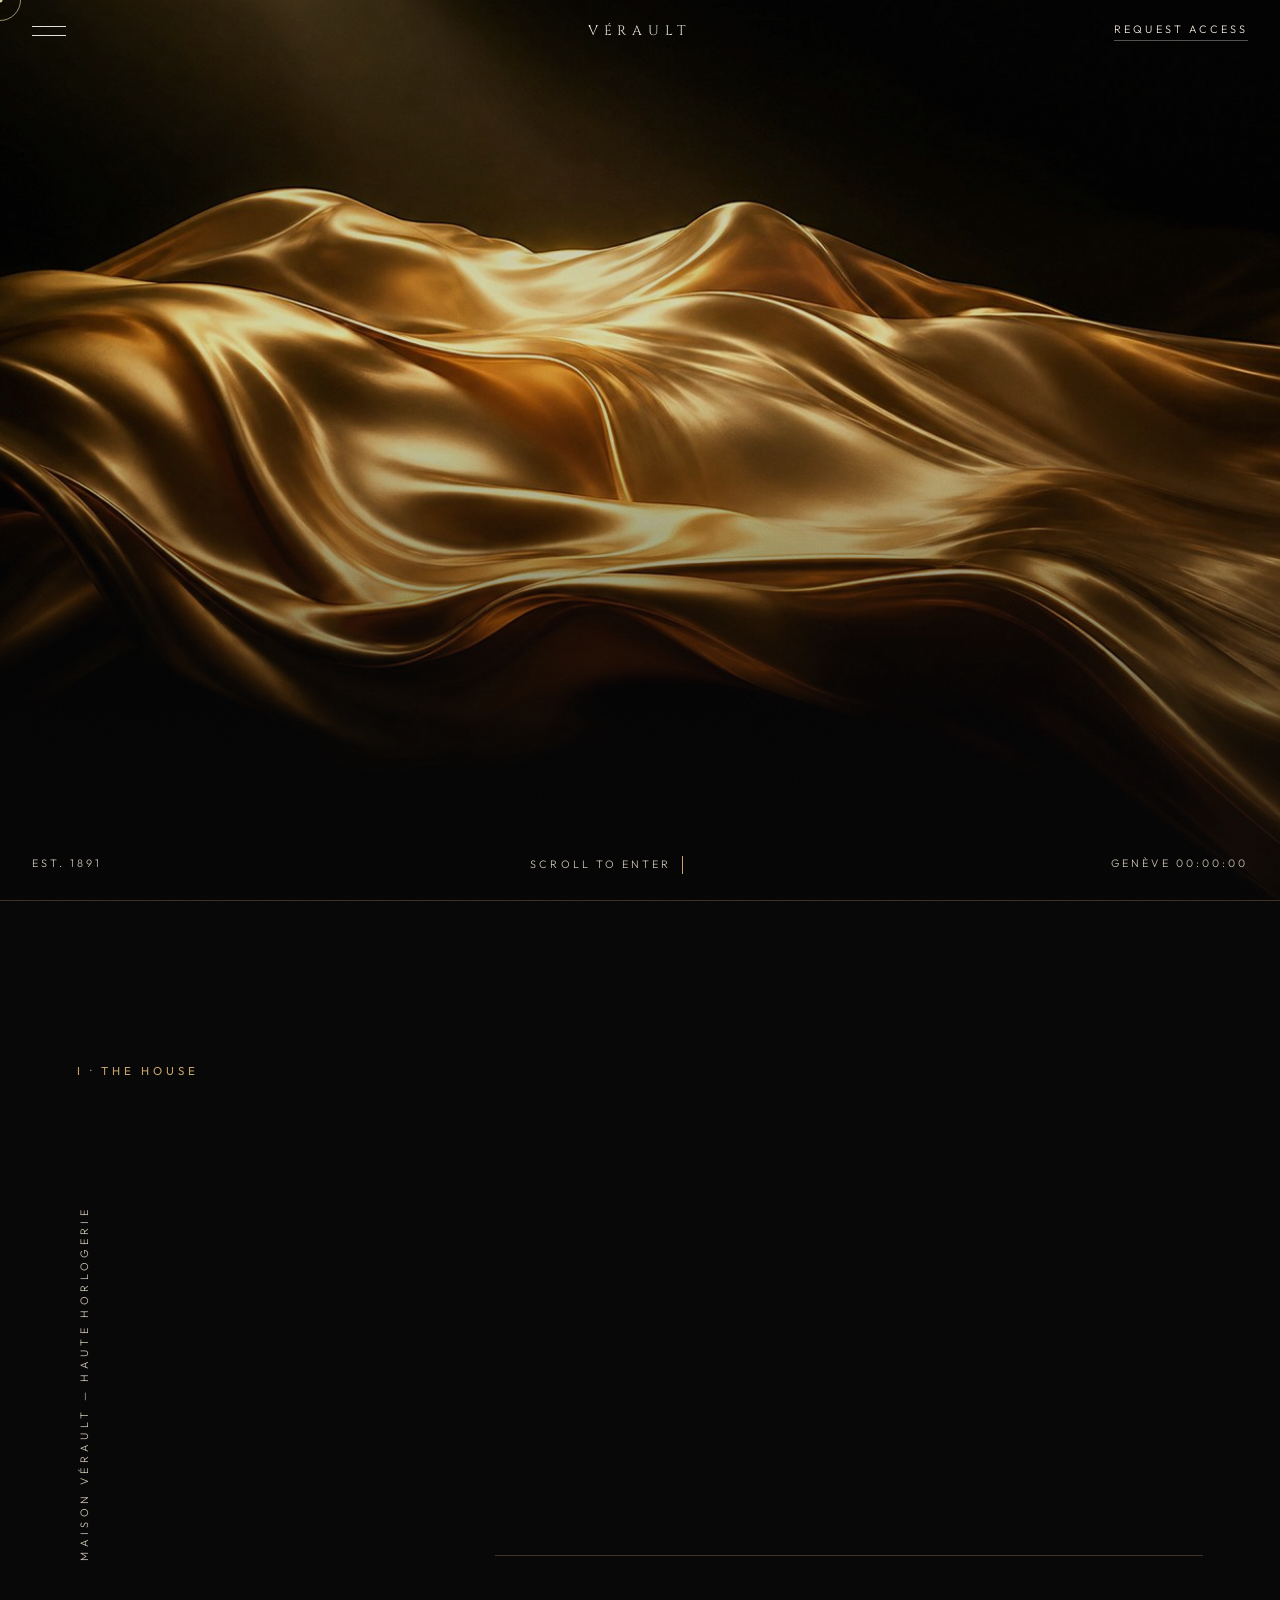
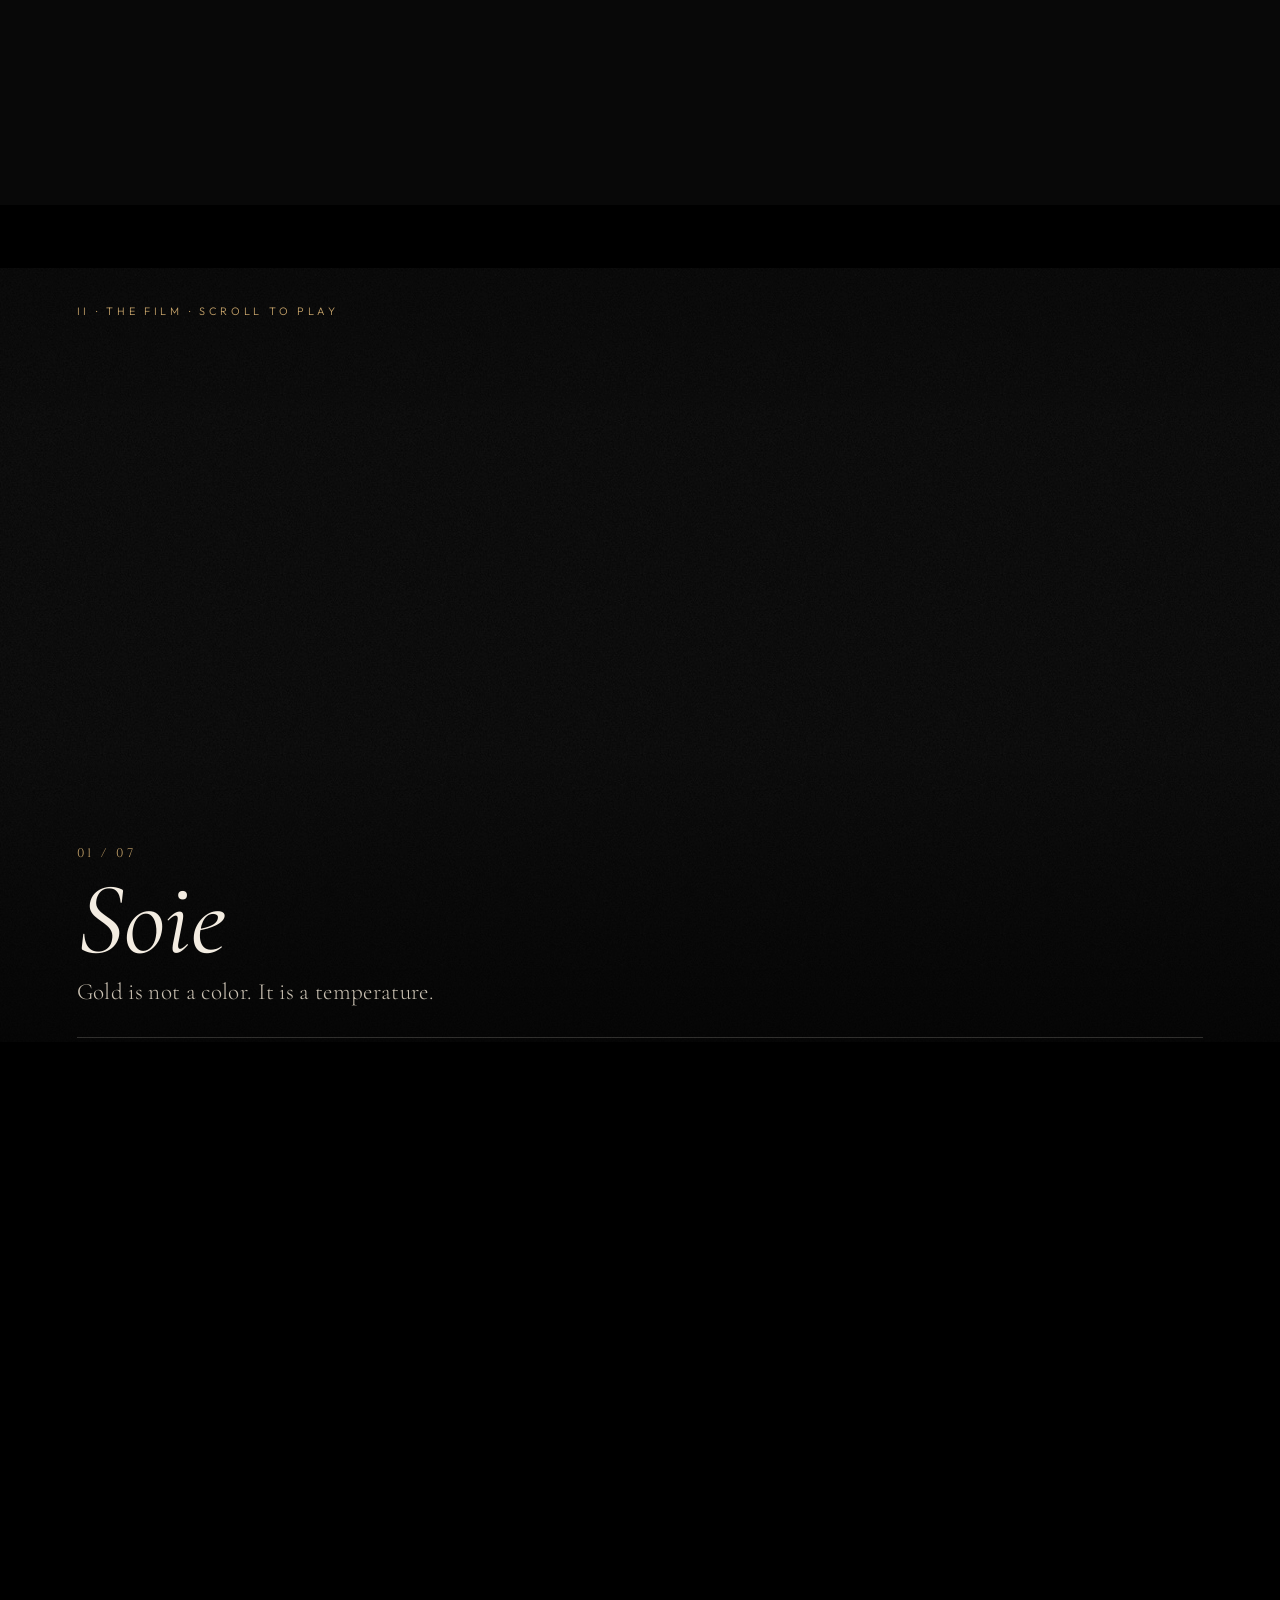
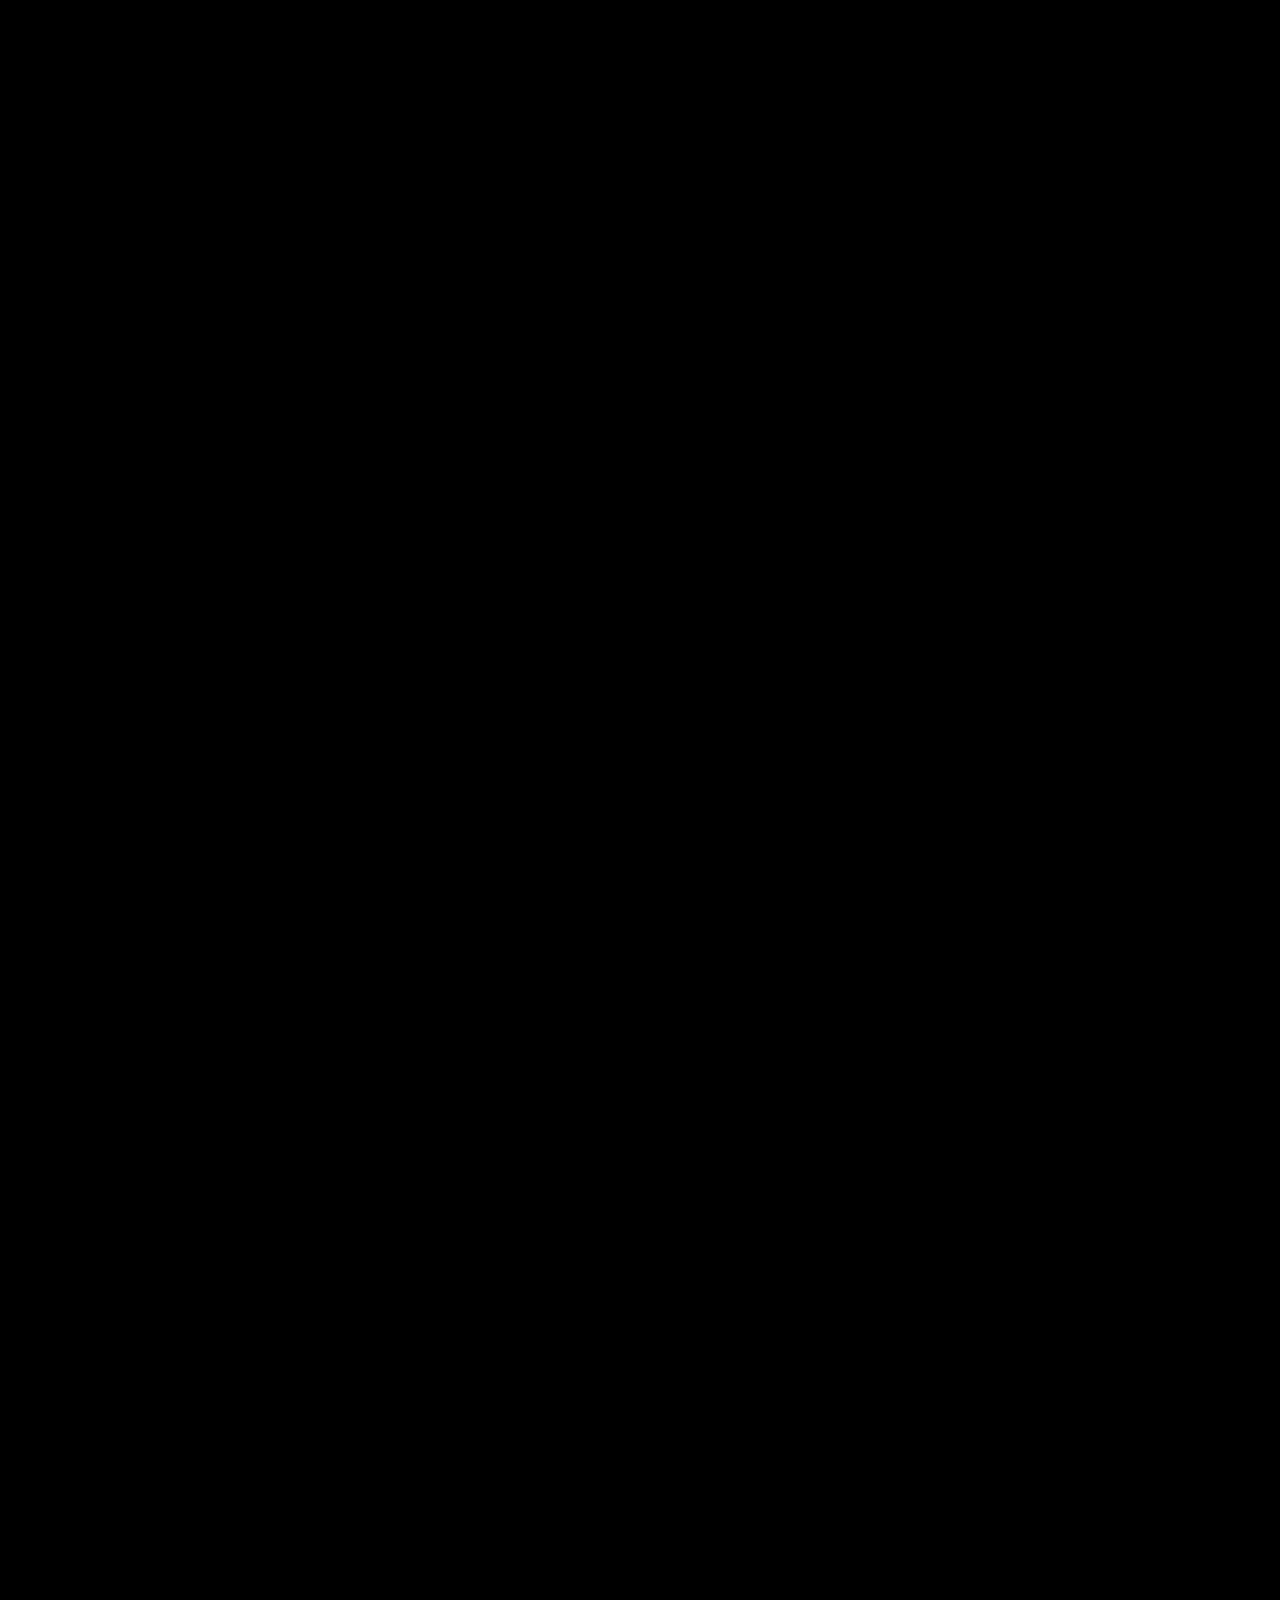
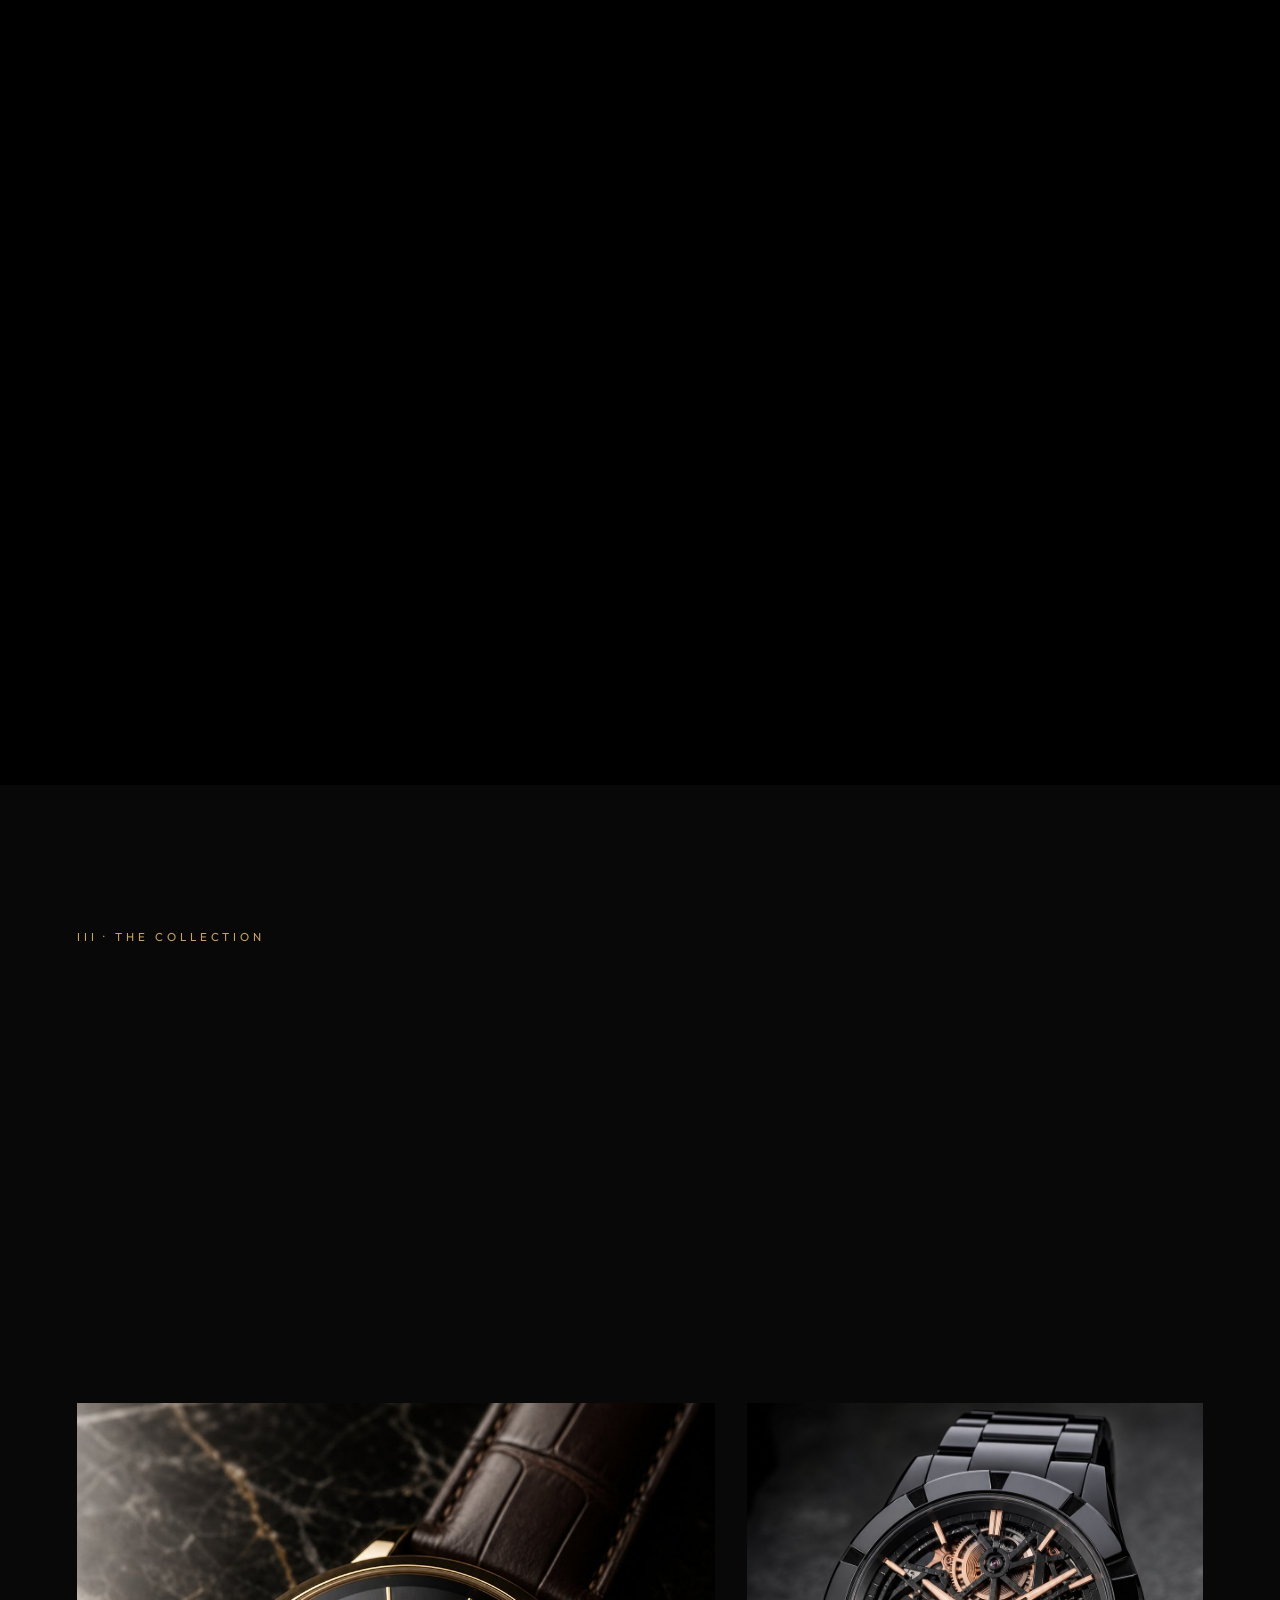
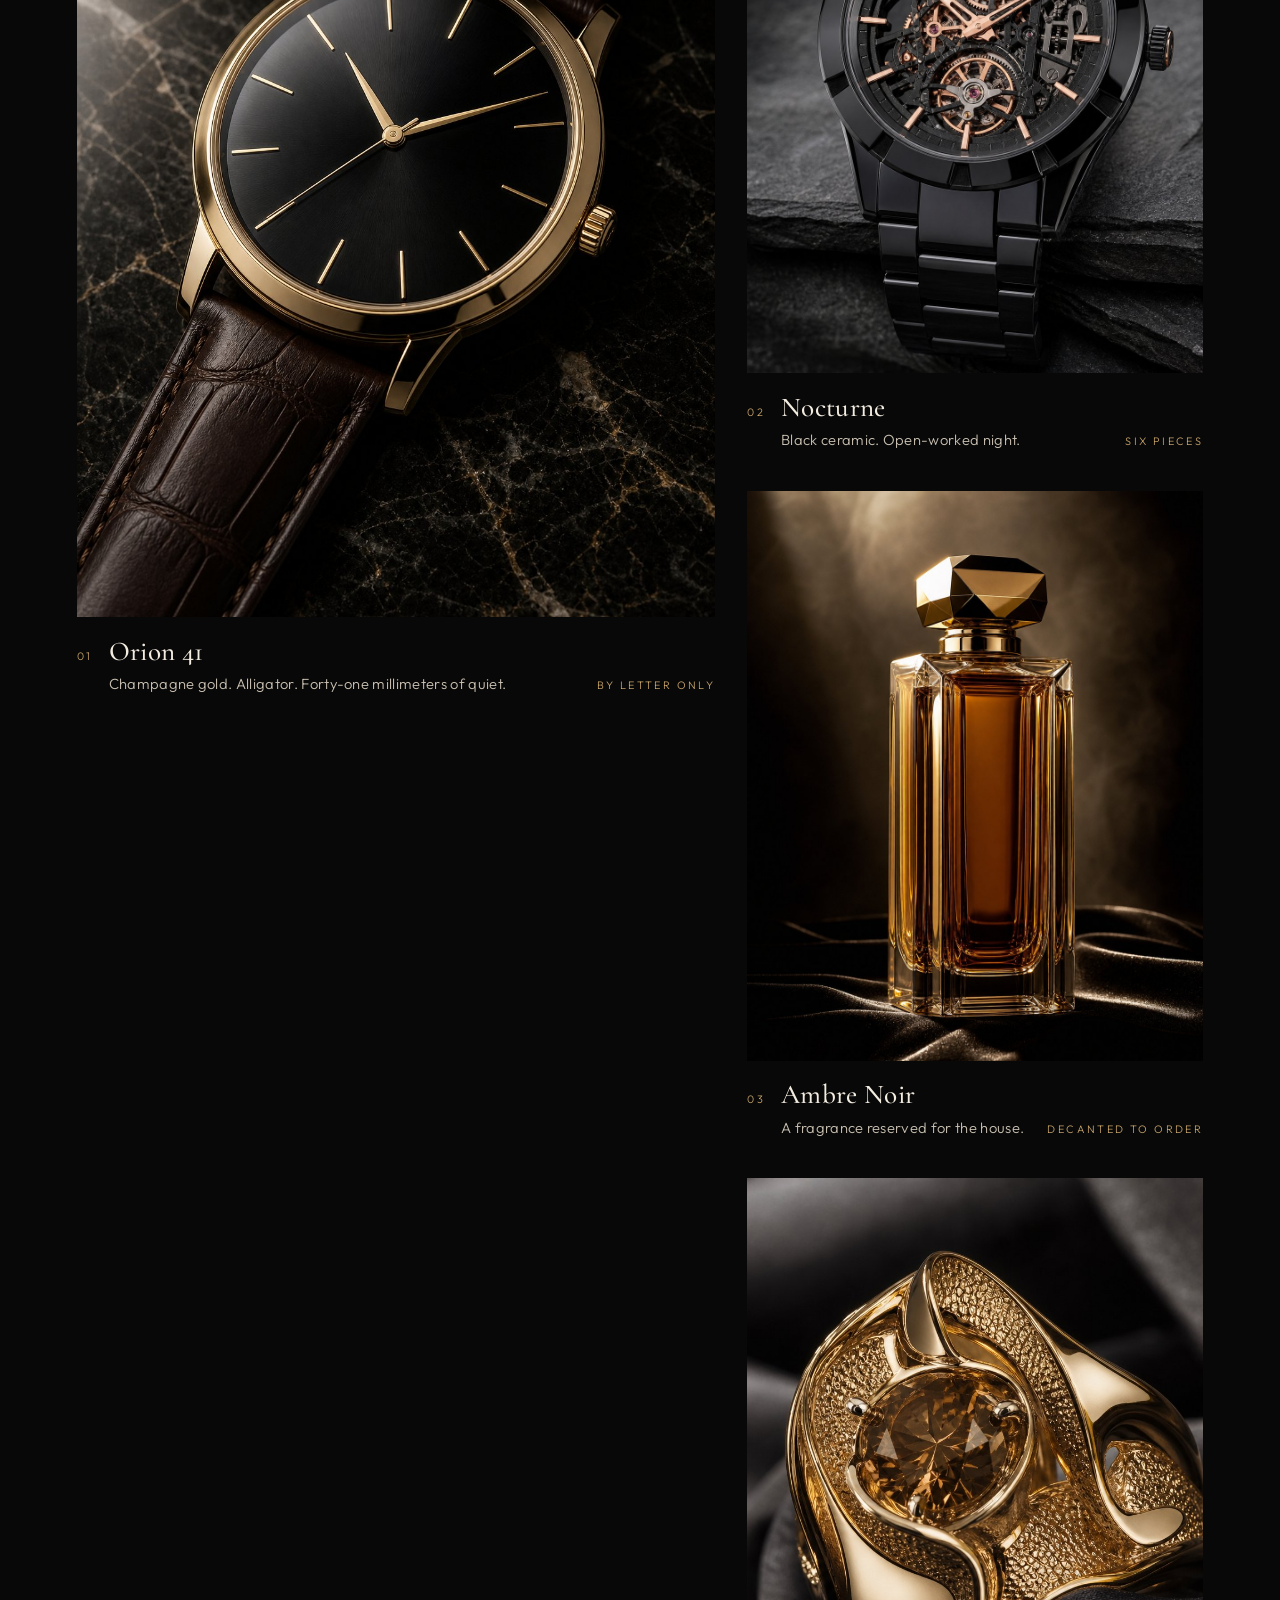
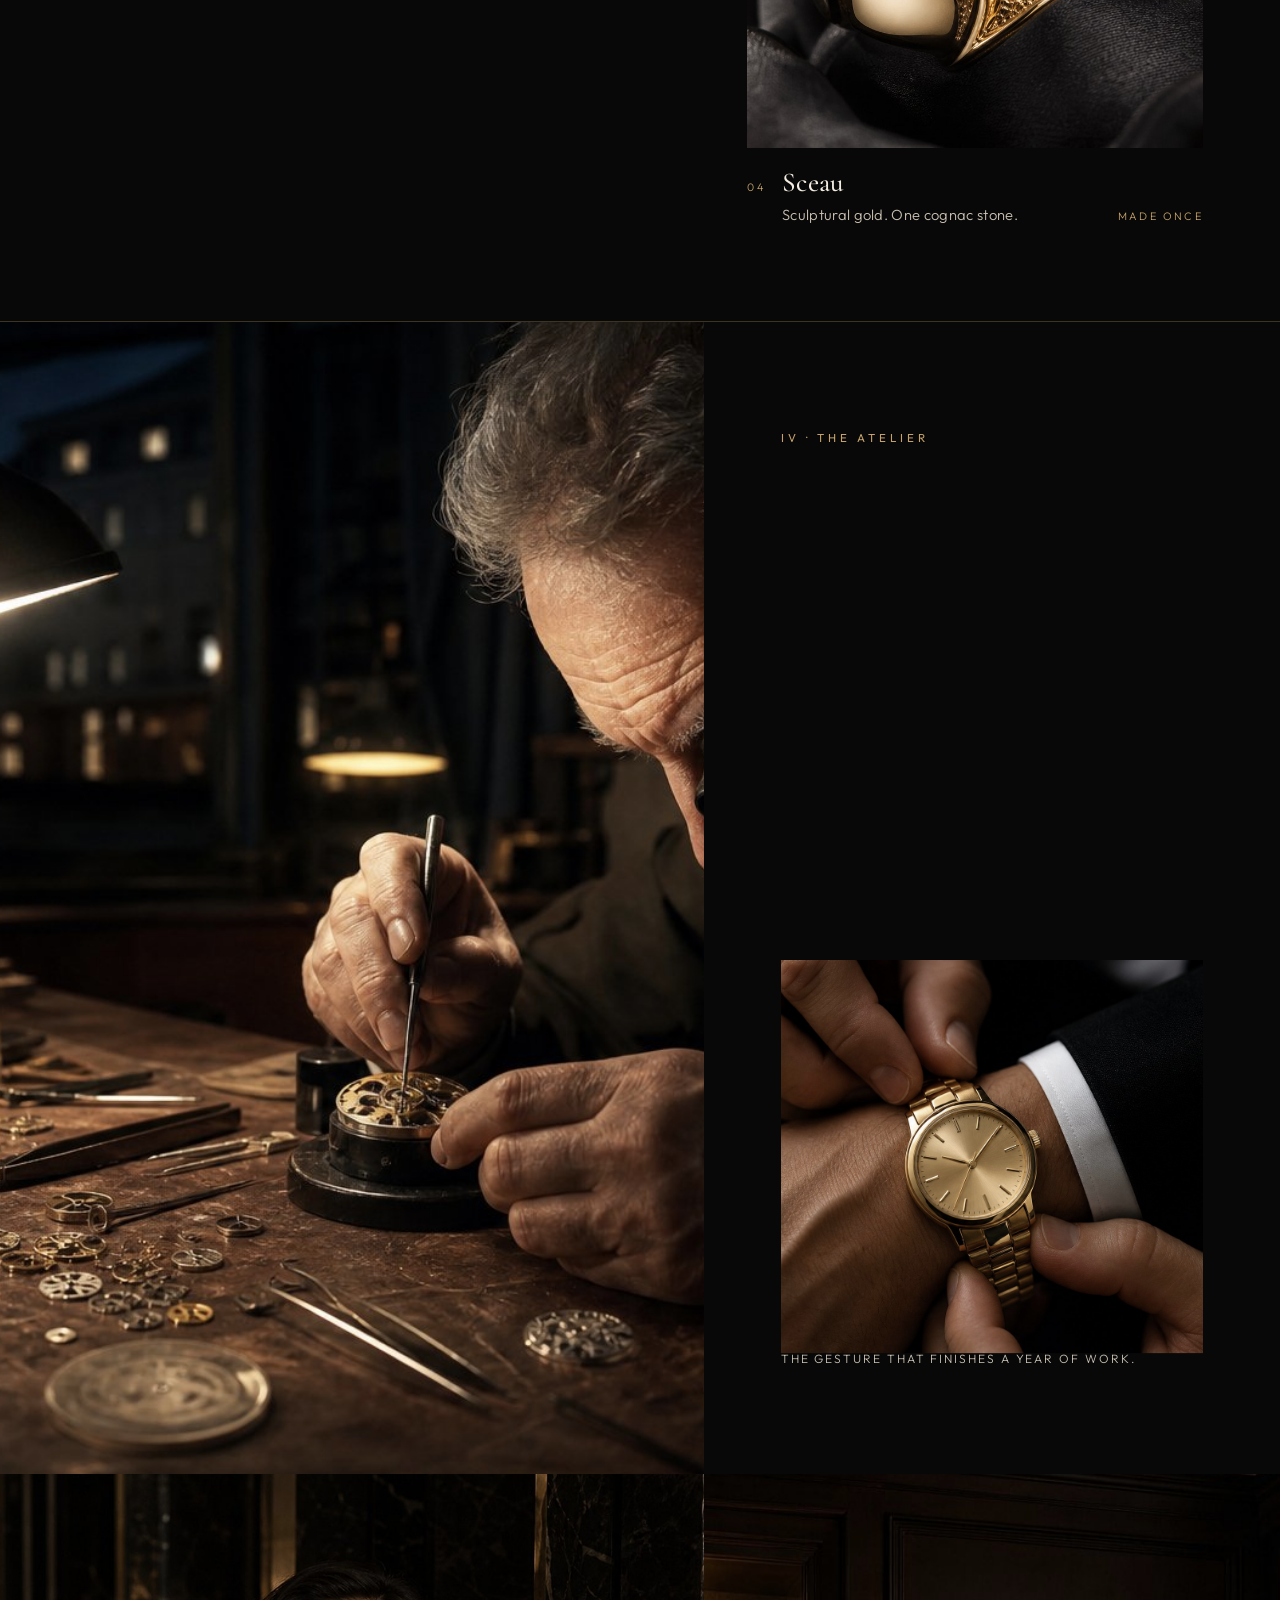
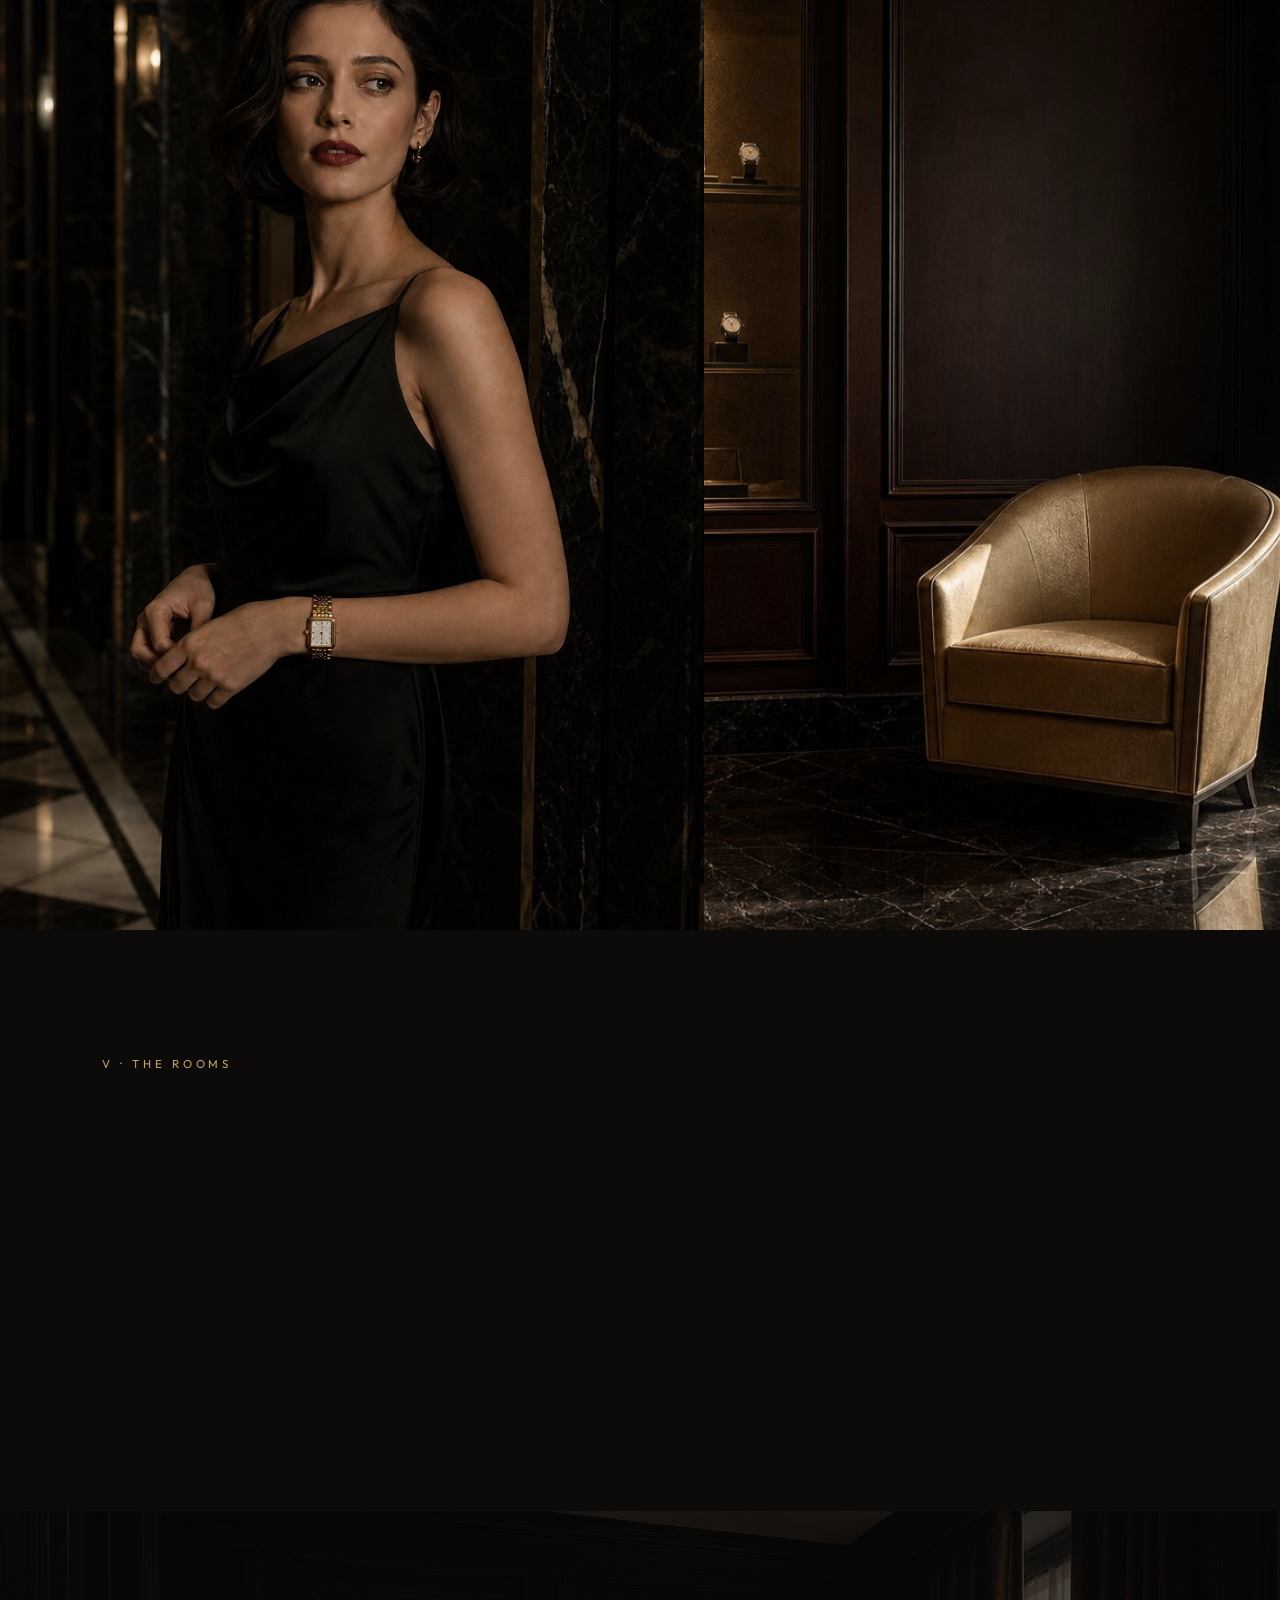
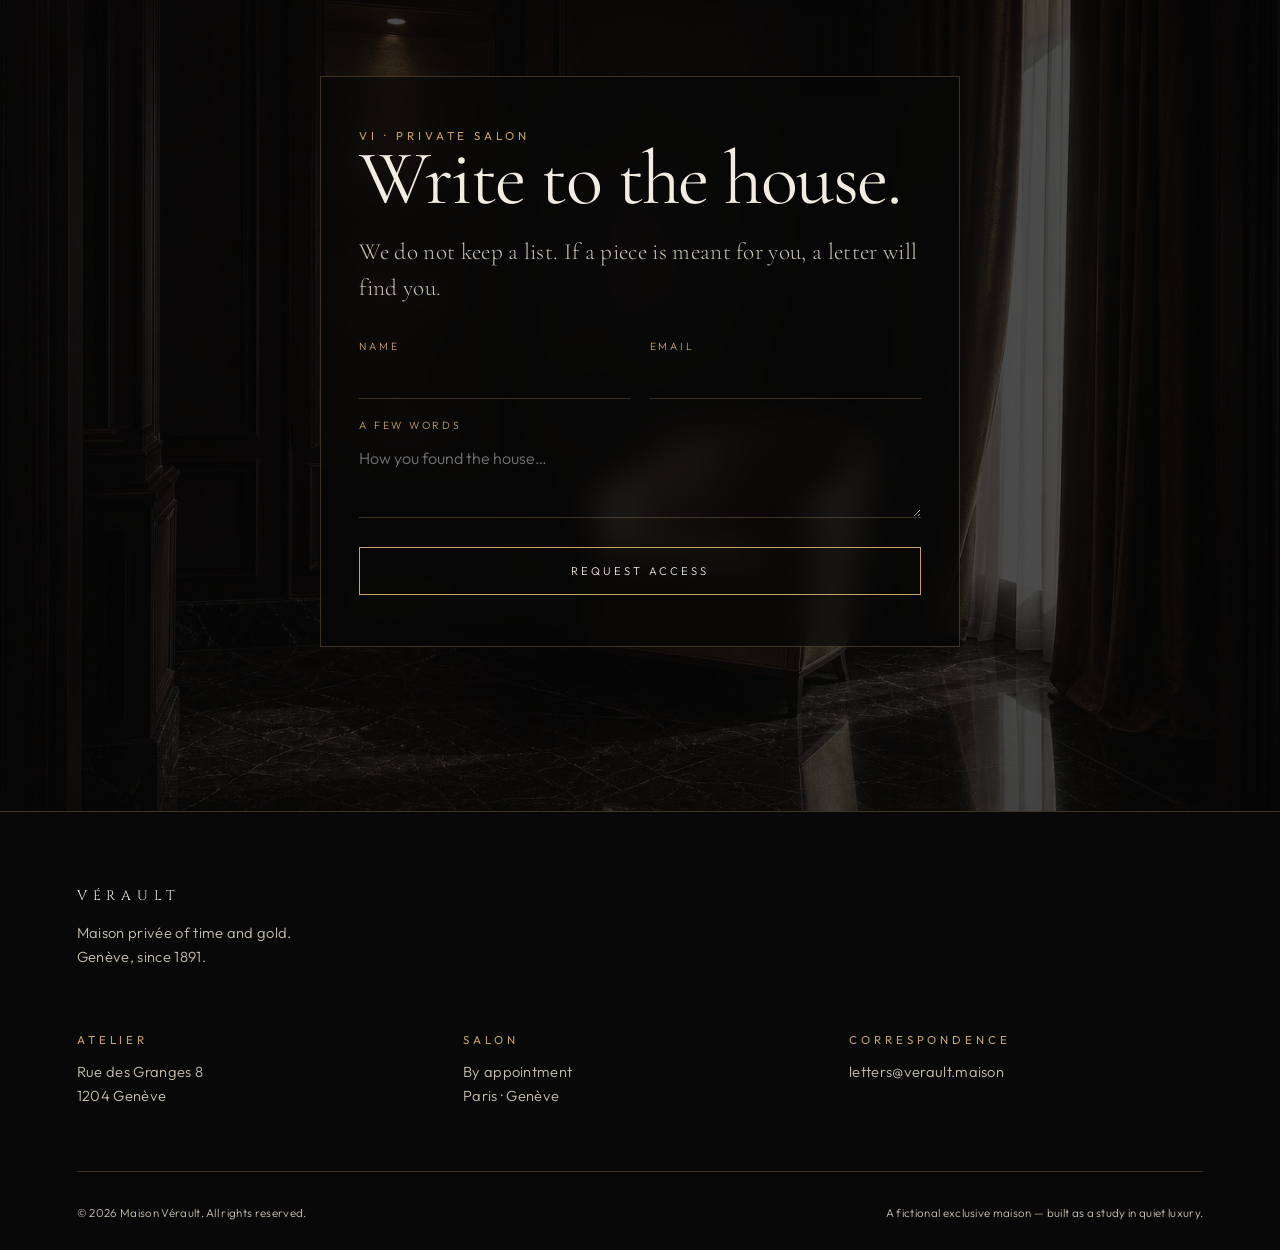
==== index.html @ a3a0d48a "Add Maison Vérault, an exclusive scroll-driven luxury site A cinematic private-maison site: gold-on-" ====
<!DOCTYPE html>
<html lang="en">
<head>
  <meta charset="UTF-8" />
  <meta name="viewport" content="width=device-width, initial-scale=1.0" />
  <title>Vérault — Maison Privée</title>
  <meta name="description" content="Maison Vérault. An invitation-only house of time, scent, and gold. Genève, since 1891." />
  <meta name="theme-color" content="#080808" />
  <meta property="og:title" content="Vérault — Maison Privée" />
  <meta property="og:description" content="Reserved for those who already know." />
  <meta property="og:type" content="website" />
  <meta property="og:image" content="assets/images/og-cover.jpg" />
  <link rel="icon" type="image/svg+xml" href="assets/images/favicon.svg" />
  <link rel="preconnect" href="https://fonts.googleapis.com" />
  <link rel="preconnect" href="https://fonts.gstatic.com" crossorigin />
  <link href="https://fonts.googleapis.com/css2?family=Cinzel:wght@400;500;600&family=Cormorant+Garamond:ital,wght@0,400;0,500;0,600;1,400;1,500&family=Outfit:wght@300;400;500&display=swap" rel="stylesheet" />
  <link rel="stylesheet" href="js/vendor/lenis.css" />
  <link rel="stylesheet" href="css/style.css" />
</head>
<body>
  <div class="cursor" aria-hidden="true">
    <div class="cursor-dot"></div>
    <div class="cursor-ring"></div>
    <span class="cursor-label"></span>
  </div>

  <div class="progress" aria-hidden="true"><i></i></div>

  <div class="loader" id="loader">
    <div class="loader-inner">
      <p class="loader-mark">V</p>
      <div class="loader-line"><span></span></div>
      <p class="loader-count" id="loaderCount">000</p>
      <p class="loader-word">Entering the maison</p>
    </div>
  </div>

  <header class="nav" id="nav">
    <button class="nav-btn" id="menuBtn" type="button" aria-label="Open menu" data-cursor="menu">
      <span></span><span></span>
    </button>
    <a class="nav-logo" href="#top">Vérault</a>
    <a class="nav-cta magnetic" href="#salon" data-cursor="enter">Request access</a>
  </header>

  <div class="menu" id="menu" hidden>
    <div class="menu-bg"></div>
    <nav class="menu-nav">
      <a href="#manifesto" data-index="01">The House</a>
      <a href="#film" data-index="02">The Film</a>
      <a href="#collection" data-index="03">Collection</a>
      <a href="#atelier" data-index="04">Atelier</a>
      <a href="#salon" data-index="05">Private Salon</a>
    </nav>
    <p class="menu-aside">Genève · Paris · By appointment</p>
  </div>

  <main id="top">
    <section class="hero" id="hero">
      <div class="hero-media">
        <img src="assets/images/hero-still.jpg" alt="" class="hero-still" />
        <div class="hero-shade"></div>
        <div class="grain"></div>
      </div>
      <div class="hero-copy">
        <p class="eyebrow fade-up">Maison privée · Genève · MDCCCXCI</p>
        <h1 class="hero-title" aria-label="Vérault">
          <span class="char">V</span><span class="char">é</span><span class="char">r</span><span class="char">a</span><span class="char">u</span><span class="char">l</span><span class="char">t</span>
        </h1>
        <p class="hero-lead fade-up">An invitation-only house of time,<br />scent, and quiet gold.</p>
      </div>
      <div class="hero-meta">
        <p>Est. 1891</p>
        <p class="scroll-hint" data-cursor="scroll">Scroll to enter</p>
        <p id="heroClock">Genève 00:00:00</p>
      </div>
    </section>

    <section class="manifesto" id="manifesto">
      <div class="manifesto-left">
        <p class="eyebrow">I · The house</p>
        <p class="running">Maison Vérault — Haute horlogerie</p>
      </div>
      <div class="manifesto-body">
        <h2 class="display reveal">
          We do not make objects<br />
          for everyone.<br />
          <em>We make them for the few<br />who already know.</em>
        </h2>
        <p class="lede reveal">
          A private maison in Genève since 1891. Timepieces assembled by a single pair of hands.
          Fragrances composed in the dark. Gold, worked until it forgets it was ever metal.
        </p>
        <div class="stats">
          <div class="stat reveal">
            <b>12</b>
            <span>Pieces each year</span>
          </div>
          <div class="stat reveal">
            <b>1</b>
            <span>Bench, one lamp</span>
          </div>
          <div class="stat reveal">
            <b>∞</b>
            <span>No waiting list. A letter.</span>
          </div>
        </div>
      </div>
    </section>

    <section class="film" id="film">
      <div class="film-sticky">
        <canvas id="filmCanvas" class="film-canvas" aria-label="Cinematic house film. Scroll to advance."></canvas>
        <div class="film-shade"></div>
        <div class="grain"></div>
        <div class="letterbox"><i></i><i></i></div>
        <div class="film-ui">
          <p class="film-kicker">II · The film · Scroll to play</p>
          <div class="film-copy">
            <p class="film-index" id="filmIndex">01 / 07</p>
            <h3 class="film-title" id="filmTitle">Soie</h3>
            <p class="film-line" id="filmLine">Gold is not a color. It is a temperature.</p>
          </div>
          <div class="film-bar"><span id="filmBar"></span></div>
        </div>
      </div>
    </section>

    <section class="collection" id="collection">
      <div class="section-head">
        <p class="eyebrow">III · The collection</p>
        <h2 class="display reveal">Four pieces.<br /><em>Nothing else this year.</em></h2>
      </div>

      <div class="pieces">
        <article class="piece piece-lg" data-cursor="view">
          <div class="piece-media">
            <img src="assets/images/watch-orion.jpg" alt="Orion 41 champagne gold timepiece" />
          </div>
          <div class="piece-meta">
            <span>01</span>
            <h3>Orion 41</h3>
            <p>Champagne gold. Alligator. Forty-one millimeters of quiet.</p>
            <em>By letter only</em>
          </div>
        </article>

        <article class="piece" data-cursor="view">
          <div class="piece-media">
            <img src="assets/images/watch-nocturne.jpg" alt="Nocturne black ceramic skeleton watch" />
          </div>
          <div class="piece-meta">
            <span>02</span>
            <h3>Nocturne</h3>
            <p>Black ceramic. Open-worked night.</p>
            <em>Six pieces</em>
          </div>
        </article>

        <article class="piece" data-cursor="view">
          <div class="piece-media">
            <img src="assets/images/parfum.jpg" alt="Ambre Noir perfume flacon" />
          </div>
          <div class="piece-meta">
            <span>03</span>
            <h3>Ambre Noir</h3>
            <p>A fragrance reserved for the house.</p>
            <em>Decanted to order</em>
          </div>
        </article>

        <article class="piece" data-cursor="view">
          <div class="piece-media">
            <img src="assets/images/bijou.jpg" alt="Sceau sculptural gold ring" />
          </div>
          <div class="piece-meta">
            <span>04</span>
            <h3>Sceau</h3>
            <p>Sculptural gold. One cognac stone.</p>
            <em>Made once</em>
          </div>
        </article>
      </div>
    </section>

    <section class="atelier" id="atelier">
      <div class="atelier-media reveal-img">
        <img src="assets/images/atelier.jpg" alt="Watchmaker at the Vérault bench" />
      </div>
      <div class="atelier-copy">
        <p class="eyebrow">IV · The atelier</p>
        <h2 class="display reveal">One bench.<br />One lamp.<br /><em>One pair of hands.</em></h2>
        <p class="lede reveal">
          Beneath a single warm lamp in the old town, a movement is assembled over forty nights.
          No line. No shift. The same hands that begin a piece are the ones that close its case.
        </p>
        <figure class="aside-photo reveal-img">
          <img src="assets/images/hands.jpg" alt="Hands fastening a Vérault timepiece" />
          <figcaption>The gesture that finishes a year of work.</figcaption>
        </figure>
      </div>
    </section>

    <section class="look" id="look">
      <div class="look-grid">
        <figure class="look-card reveal-img">
          <img src="assets/images/portrait.jpg" alt="Campaign portrait in the maison hallway" />
        </figure>
        <figure class="look-card reveal-img">
          <img src="assets/images/salon.jpg" alt="Private salon of Maison Vérault" />
        </figure>
        <div class="look-quote">
          <p class="eyebrow">V · The rooms</p>
          <blockquote class="display reveal">
            The salon is not a shop.<br />
            <em>It is a quiet room where time is tried on.</em>
          </blockquote>
        </div>
      </div>
    </section>

    <section class="salon" id="salon">
      <div class="salon-bg">
        <img src="assets/images/salon.jpg" alt="" />
        <div class="salon-shade"></div>
      </div>
      <div class="salon-card">
        <p class="eyebrow">VI · Private salon</p>
        <h2 class="display">Write to the house.</h2>
        <p class="lede">
          We do not keep a list. If a piece is meant for you, a letter will find you.
        </p>
        <form class="invite" id="inviteForm">
          <label>
            <span>Name</span>
            <input type="text" name="name" autocomplete="name" required />
          </label>
          <label>
            <span>Email</span>
            <input type="email" name="email" autocomplete="email" required />
          </label>
          <label class="full">
            <span>A few words</span>
            <textarea name="note" rows="3" placeholder="How you found the house…"></textarea>
          </label>
          <button class="btn magnetic" type="submit" data-cursor="enter">Request access</button>
        </form>
        <p class="invite-done" id="inviteDone" hidden>Your letter has been received. The house will answer if there is something to say.</p>
      </div>
    </section>
  </main>

  <footer class="footer">
    <div class="footer-brand">
      <p class="nav-logo">Vérault</p>
      <p>Maison privée of time and gold.<br />Genève, since 1891.</p>
    </div>
    <div class="footer-cols">
      <div>
        <p class="eyebrow">Atelier</p>
        <p>Rue des Granges 8<br />1204 Genève</p>
      </div>
      <div>
        <p class="eyebrow">Salon</p>
        <p>By appointment<br />Paris · Genève</p>
      </div>
      <div>
        <p class="eyebrow">Correspondence</p>
        <p>letters@verault.maison</p>
      </div>
    </div>
    <div class="footer-base">
      <p>© 2026 Maison Vérault. All rights reserved.</p>
      <p>A fictional exclusive maison — built as a study in quiet luxury.</p>
    </div>
  </footer>

  <script src="js/vendor/gsap.min.js"></script>
  <script src="js/vendor/ScrollTrigger.min.js"></script>
  <script src="js/vendor/lenis.min.js"></script>
  <script src="js/main.js"></script>
</body>
</html>
---- css/style.css ----
:root {
  --void: #080808;
  --ink: #0c0b0a;
  --ivory: #f3ece1;
  --ivory-dim: #c9c0b2;
  --gold: #c6a36a;
  --gold-soft: #e4d2a8;
  --line: rgba(198, 163, 106, 0.28);
  --glass: rgba(8, 8, 8, 0.55);
  --ease: cubic-bezier(0.16, 1, 0.3, 1);
  --serif: "Cormorant Garamond", "Times New Roman", serif;
  --display: "Cinzel", "Cormorant Garamond", serif;
  --sans: "Outfit", "Helvetica Neue", sans-serif;
}

*,
*::before,
*::after {
  box-sizing: border-box;
  margin: 0;
  padding: 0;
}

html,
body {
  background: var(--void);
  color: var(--ivory);
  font-family: var(--sans);
  font-weight: 300;
  letter-spacing: 0.02em;
  -webkit-font-smoothing: antialiased;
  text-rendering: optimizeLegibility;
}

@media (hover: hover) and (pointer: fine) {
  body { cursor: none; }
  a, button, input, textarea { cursor: none; }
}

html.lenis,
html.lenis body {
  height: auto;
}

img {
  max-width: 100%;
  display: block;
}

a {
  color: inherit;
  text-decoration: none;
}

button,
input,
textarea {
  font: inherit;
  color: inherit;
  background: none;
  border: 0;
}

::selection {
  background: var(--gold);
  color: var(--void);
}

.grain {
  pointer-events: none;
  position: absolute;
  inset: 0;
  background: url("../assets/images/grain.jpg") repeat;
  opacity: 0.09;
  mix-blend-mode: overlay;
  z-index: 3;
}

.eyebrow {
  font-family: var(--sans);
  font-size: 0.72rem;
  letter-spacing: 0.34em;
  text-transform: uppercase;
  color: var(--gold);
  font-weight: 400;
}

.display {
  font-family: var(--serif);
  font-weight: 400;
  font-size: clamp(2.4rem, 6vw, 5.4rem);
  line-height: 0.95;
  letter-spacing: -0.02em;
}

.display em {
  font-style: italic;
  color: var(--gold-soft);
}

.lede {
  font-family: var(--serif);
  font-size: clamp(1.15rem, 2vw, 1.45rem);
  line-height: 1.55;
  color: var(--ivory-dim);
  max-width: 36rem;
}

.progress {
  position: fixed;
  top: 0;
  left: 0;
  right: 0;
  height: 2px;
  z-index: 80;
  background: transparent;
}

.progress i {
  display: block;
  height: 100%;
  width: 0;
  background: var(--gold);
  transform-origin: left;
}

/* Cursor */
.cursor {
  position: fixed;
  inset: 0;
  pointer-events: none;
  z-index: 100;
  mix-blend-mode: difference;
}

.cursor-dot,
.cursor-ring {
  position: fixed;
  top: 0;
  left: 0;
  border-radius: 50%;
  transform: translate(-50%, -50%);
}

.cursor-dot {
  width: 5px;
  height: 5px;
  background: var(--gold-soft);
}

.cursor-ring {
  width: 42px;
  height: 42px;
  border: 1px solid rgba(228, 210, 168, 0.7);
  transition: width 0.4s var(--ease), height 0.4s var(--ease), background 0.4s var(--ease);
}

.cursor.is-hover .cursor-ring {
  width: 86px;
  height: 86px;
  background: rgba(198, 163, 106, 0.08);
}

.cursor-label {
  position: fixed;
  top: 0;
  left: 0;
  transform: translate(-50%, -50%);
  font-size: 0.62rem;
  letter-spacing: 0.28em;
  text-transform: uppercase;
  color: var(--gold-soft);
  opacity: 0;
}

.cursor.has-label .cursor-label {
  opacity: 1;
}

@media (hover: none), (pointer: coarse) {
  .cursor {
    display: none;
  }
}

/* Loader */
.loader {
  position: fixed;
  inset: 0;
  background: var(--void);
  z-index: 90;
  display: grid;
  place-items: center;
}

.loader-inner {
  text-align: center;
}

.loader-mark {
  font-family: var(--display);
  font-size: 3.4rem;
  color: var(--gold);
  letter-spacing: 0.2em;
}

.loader-line {
  width: 140px;
  height: 1px;
  margin: 1.4rem auto 1rem;
  background: rgba(198, 163, 106, 0.2);
  overflow: hidden;
}

.loader-line span {
  display: block;
  height: 100%;
  width: 0;
  background: var(--gold);
}

.loader-count {
  font-family: var(--display);
  letter-spacing: 0.4em;
  font-size: 0.78rem;
  color: var(--ivory-dim);
}

.loader-word {
  margin-top: 0.85rem;
  font-size: 0.68rem;
  letter-spacing: 0.38em;
  text-transform: uppercase;
  color: rgba(243, 236, 225, 0.45);
}

/* Nav */
.nav {
  position: fixed;
  top: 0;
  left: 0;
  right: 0;
  z-index: 70;
  display: grid;
  grid-template-columns: 1fr auto 1fr;
  align-items: center;
  padding: 1.4rem 2rem;
  mix-blend-mode: difference;
}

.nav-logo {
  font-family: var(--display);
  letter-spacing: 0.42em;
  text-transform: uppercase;
  font-size: 0.86rem;
  justify-self: center;
}

.nav-btn {
  width: 34px;
  height: 16px;
  position: relative;
  cursor: pointer;
  justify-self: start;
}

.nav-btn span {
  position: absolute;
  left: 0;
  width: 100%;
  height: 1px;
  background: var(--ivory);
  transition: transform 0.5s var(--ease);
}

.nav-btn span:first-child { top: 3px; }
.nav-btn span:last-child { bottom: 3px; }

.nav-btn.is-open span:first-child {
  transform: translateY(4.5px) rotate(40deg);
}

.nav-btn.is-open span:last-child {
  transform: translateY(-4.5px) rotate(-40deg);
}

.nav-cta {
  justify-self: end;
  font-size: 0.68rem;
  letter-spacing: 0.28em;
  text-transform: uppercase;
  border-bottom: 1px solid rgba(243, 236, 225, 0.35);
  padding-bottom: 0.2rem;
}

/* Menu */
.menu {
  position: fixed;
  inset: 0;
  z-index: 65;
  background: #060606;
  display: grid;
  place-items: center;
  opacity: 0;
  visibility: hidden;
  transition: opacity 0.5s var(--ease), visibility 0.5s;
}

.menu.is-open {
  opacity: 1;
  visibility: visible;
}

.menu-nav {
  display: grid;
  gap: 0.4rem;
  text-align: center;
}

.menu-nav a {
  font-family: var(--serif);
  font-size: clamp(2.4rem, 7vw, 5.5rem);
  line-height: 1;
  position: relative;
}

.menu-nav a::before {
  content: attr(data-index);
  position: absolute;
  left: -3.2rem;
  top: 0.55em;
  font-family: var(--sans);
  font-size: 0.7rem;
  letter-spacing: 0.2em;
  color: var(--gold);
}

.menu-nav a:hover {
  color: var(--gold-soft);
}

.menu-aside {
  position: absolute;
  bottom: 2rem;
  font-size: 0.72rem;
  letter-spacing: 0.28em;
  text-transform: uppercase;
  color: var(--ivory-dim);
}

/* Hero */
.hero {
  position: relative;
  min-height: 100vh;
  min-height: 100dvh;
  display: grid;
  place-items: center;
  overflow: hidden;
}

.hero-media,
.hero-still {
  position: absolute;
  inset: 0;
  width: 100%;
  height: 100%;
}

.hero-still {
  object-fit: cover;
  transform: scale(1.08);
  animation: ken 28s var(--ease) infinite alternate;
}

.hero-shade {
  position: absolute;
  inset: 0;
  background:
    linear-gradient(180deg, rgba(8, 8, 8, 0.28) 0%, rgba(8, 8, 8, 0.15) 40%, rgba(8, 8, 8, 0.78) 100%);
  z-index: 2;
}

.hero-copy {
  position: relative;
  z-index: 4;
  text-align: center;
  padding: 0 1.5rem;
}

.hero-title {
  font-family: var(--display);
  font-weight: 400;
  font-size: clamp(3.6rem, 14vw, 11rem);
  letter-spacing: 0.14em;
  text-transform: uppercase;
  line-height: 0.9;
  margin: 1.1rem 0 1.4rem;
  overflow: hidden;
}

.hero-title .char {
  display: inline-block;
  transform: translateY(120%);
}

.hero-lead {
  font-family: var(--serif);
  font-size: clamp(1.2rem, 2.4vw, 1.8rem);
  font-style: italic;
  color: var(--ivory-dim);
}

.hero-meta {
  position: absolute;
  left: 2rem;
  right: 2rem;
  bottom: 1.6rem;
  z-index: 4;
  display: flex;
  justify-content: space-between;
  gap: 1rem;
  font-size: 0.68rem;
  letter-spacing: 0.28em;
  text-transform: uppercase;
  color: var(--ivory-dim);
}

.scroll-hint::after {
  content: "";
  display: inline-block;
  width: 1px;
  height: 18px;
  margin-left: 0.7rem;
  background: var(--gold);
  vertical-align: middle;
  animation: pulse 1.8s ease-in-out infinite;
}

@keyframes ken {
  from { transform: scale(1.06) translate3d(0, 0, 0); }
  to { transform: scale(1.16) translate3d(0, -2%, 0); }
}

@keyframes pulse {
  0%, 100% { opacity: 0.2; transform: scaleY(0.6); }
  50% { opacity: 1; transform: scaleY(1); }
}

/* Manifesto */
.manifesto {
  display: grid;
  grid-template-columns: 0.7fr 1.4fr;
  gap: 4rem;
  padding: 18vh 6vw 16vh;
  border-top: 1px solid var(--line);
}

.running {
  margin-top: 8rem;
  writing-mode: vertical-rl;
  transform: rotate(180deg);
  letter-spacing: 0.4em;
  text-transform: uppercase;
  font-size: 0.68rem;
  color: var(--ivory-dim);
}

.manifesto-body .lede {
  margin: 2.4rem 0 3.4rem;
}

.stats {
  display: grid;
  grid-template-columns: repeat(3, 1fr);
  gap: 1.5rem;
  border-top: 1px solid var(--line);
  padding-top: 2rem;
}

.stat b {
  display: block;
  font-family: var(--serif);
  font-size: 3rem;
  font-weight: 400;
  color: var(--gold);
  line-height: 1;
}

.stat span {
  display: block;
  margin-top: 0.6rem;
  font-size: 0.78rem;
  color: var(--ivory-dim);
}

/* Film */
.film {
  height: 420vh;
  position: relative;
  background: #000;
}

.film-sticky {
  position: sticky;
  top: 0;
  height: 100vh;
  height: 100dvh;
  overflow: hidden;
}

.film-canvas {
  position: absolute;
  inset: 0;
  width: 100%;
  height: 100%;
}

.film-shade {
  position: absolute;
  inset: 0;
  background:
    linear-gradient(180deg, rgba(0, 0, 0, 0.35), transparent 28%, transparent 58%, rgba(0, 0, 0, 0.72));
  z-index: 2;
}

.letterbox i {
  position: absolute;
  left: 0;
  right: 0;
  height: 7vh;
  background: #000;
  z-index: 4;
}

.letterbox i:first-child { top: 0; }
.letterbox i:last-child { bottom: 0; }

.film-ui {
  position: absolute;
  inset: 0;
  z-index: 5;
  display: flex;
  flex-direction: column;
  justify-content: flex-end;
  padding: 10vh 6vw 11vh;
}

.film-kicker {
  position: absolute;
  top: 11vh;
  left: 6vw;
  font-size: 0.68rem;
  letter-spacing: 0.34em;
  text-transform: uppercase;
  color: var(--gold);
}

.film-index {
  font-family: var(--display);
  letter-spacing: 0.28em;
  font-size: 0.78rem;
  color: var(--gold);
  margin-bottom: 0.7rem;
}

.film-title {
  font-family: var(--serif);
  font-size: clamp(3rem, 8vw, 7rem);
  font-weight: 400;
  line-height: 0.9;
  font-style: italic;
}

.film-line {
  margin-top: 0.8rem;
  font-family: var(--serif);
  font-size: clamp(1.05rem, 2vw, 1.45rem);
  color: var(--ivory-dim);
  max-width: 28rem;
}

.film-bar {
  position: absolute;
  left: 6vw;
  right: 6vw;
  bottom: 7.4vh;
  height: 1px;
  background: rgba(243, 236, 225, 0.18);
}

.film-bar span {
  display: block;
  height: 100%;
  width: 0;
  background: var(--gold);
}

/* Collection */
.collection {
  padding: 16vh 6vw 10vh;
}

.section-head {
  display: grid;
  gap: 1.4rem;
  margin-bottom: 8vh;
  max-width: 18ch;
}

.pieces {
  display: grid;
  grid-template-columns: 1.4fr 1fr;
  gap: 2.2rem 2rem;
}

.piece-lg {
  grid-row: span 3;
}

.piece-media {
  overflow: hidden;
  background: #111;
  aspect-ratio: 4 / 5;
}

.piece-lg .piece-media {
  aspect-ratio: 4 / 5.1;
}

.piece-media img {
  width: 100%;
  height: 100%;
  object-fit: cover;
  transition: transform 1.4s var(--ease);
}

.piece:hover img {
  transform: scale(1.06);
}

.piece-meta {
  display: grid;
  grid-template-columns: auto 1fr auto;
  gap: 0.4rem 1rem;
  padding: 1.1rem 0 0.4rem;
  align-items: baseline;
}

.piece-meta span,
.piece-meta em {
  font-size: 0.68rem;
  letter-spacing: 0.22em;
  text-transform: uppercase;
  color: var(--gold);
}

.piece-meta h3 {
  font-family: var(--serif);
  font-size: 1.7rem;
  font-weight: 500;
}

.piece-meta p {
  grid-column: 2;
  color: var(--ivory-dim);
  font-size: 0.92rem;
}

.piece-meta em {
  font-style: normal;
}

/* Atelier */
.atelier {
  display: grid;
  grid-template-columns: 1.1fr 0.9fr;
  min-height: 100vh;
  border-top: 1px solid var(--line);
}

.atelier-media img {
  width: 100%;
  height: 100%;
  object-fit: cover;
  min-height: 100vh;
}

.atelier-copy {
  padding: 12vh 6vw;
}

.atelier-copy .lede {
  margin: 2rem 0 3rem;
}

.aside-photo img {
  width: 100%;
  height: 42vh;
  object-fit: cover;
}

.aside-photo figcaption {
  margin-top: 0.8rem;
  font-size: 0.75rem;
  letter-spacing: 0.16em;
  text-transform: uppercase;
  color: var(--ivory-dim);
}

/* Look */
.look {
  padding: 0 0 0;
}

.look-grid {
  display: grid;
  grid-template-columns: 1.1fr 0.9fr;
}

.look-card {
  overflow: hidden;
  min-height: 80vh;
}

.look-card img {
  width: 100%;
  height: 100%;
  object-fit: cover;
  min-height: 80vh;
}

.look-quote {
  grid-column: 1 / -1;
  padding: 14vh 8vw;
  background: var(--ink);
}

.look-quote .display {
  max-width: 16ch;
  margin-top: 1.4rem;
}

/* Salon */
.salon {
  position: relative;
  min-height: 100vh;
  display: grid;
  place-items: center;
  padding: 14vh 6vw;
}

.salon-bg {
  position: absolute;
  inset: 0;
}

.salon-bg img {
  width: 100%;
  height: 100%;
  object-fit: cover;
  filter: saturate(0.7);
}

.salon-shade {
  position: absolute;
  inset: 0;
  background: rgba(8, 8, 8, 0.72);
}

.salon-card {
  position: relative;
  z-index: 2;
  width: min(640px, 100%);
  border: 1px solid var(--line);
  background: rgba(8, 8, 8, 0.62);
  backdrop-filter: blur(16px);
  padding: 3.2rem 2.4rem;
}

.salon-card .lede {
  margin: 1.2rem 0 2rem;
}

.invite {
  display: grid;
  grid-template-columns: 1fr 1fr;
  gap: 1.2rem;
}

.invite label {
  display: grid;
  gap: 0.45rem;
}

.invite label.full,
.invite .btn {
  grid-column: 1 / -1;
}

.invite span {
  font-size: 0.66rem;
  letter-spacing: 0.26em;
  text-transform: uppercase;
  color: var(--gold);
}

.invite input,
.invite textarea {
  border-bottom: 1px solid var(--line);
  padding: 0.55rem 0;
  outline: none;
}

.invite input:focus,
.invite textarea:focus {
  border-bottom-color: var(--gold);
}

.btn {
  margin-top: 0.6rem;
  border: 1px solid var(--gold);
  padding: 1rem 1.4rem;
  letter-spacing: 0.28em;
  text-transform: uppercase;
  font-size: 0.7rem;
  cursor: pointer;
  transition: background 0.4s var(--ease), color 0.4s var(--ease);
}

.btn:hover {
  background: var(--gold);
  color: var(--void);
}

.invite-done {
  margin-top: 1.4rem;
  font-family: var(--serif);
  font-style: italic;
  color: var(--gold-soft);
}

/* Footer */
.footer {
  padding: 8vh 6vw 3vh;
  border-top: 1px solid var(--line);
  display: grid;
  gap: 4rem;
}

.footer-brand .nav-logo {
  display: inline-block;
  margin-bottom: 1rem;
}

.footer-brand p:last-child,
.footer-cols p:last-child,
.footer-base {
  color: var(--ivory-dim);
  font-size: 0.92rem;
  line-height: 1.6;
}

.footer-cols {
  display: grid;
  grid-template-columns: repeat(3, 1fr);
  gap: 2rem;
}

.footer-cols .eyebrow {
  margin-bottom: 0.8rem;
}

.footer-base {
  display: flex;
  justify-content: space-between;
  gap: 1rem;
  padding-top: 2rem;
  border-top: 1px solid var(--line);
  font-size: 0.72rem;
}

/* Motion helpers */
.reveal,
.fade-up {
  opacity: 0;
  transform: translateY(28px);
}

.reveal-img {
  overflow: hidden;
}

.reveal-img img {
  transform: scale(1.08);
  filter: saturate(0.85);
}

/* Reduced motion */
@media (prefers-reduced-motion: reduce) {
  html { scroll-behavior: auto; }
  .hero-still { animation: none; }
  .cursor { display: none; }
}

@media (max-width: 900px) {
  .nav { padding: 1.1rem 1.2rem; }
  .hero-meta { left: 1.2rem; right: 1.2rem; flex-wrap: wrap; }
  .manifesto,
  .atelier,
  .pieces,
  .look-grid,
  .invite,
  .footer-cols,
  .stats {
    grid-template-columns: 1fr;
  }
  .running { display: none; }
  .piece-lg { grid-row: auto; }
  .atelier-media img,
  .look-card,
  .look-card img {
    min-height: 58vh;
  }
  .menu-nav a::before { display: none; }
  .footer-base { flex-direction: column; }
  .film { height: 340vh; }
}
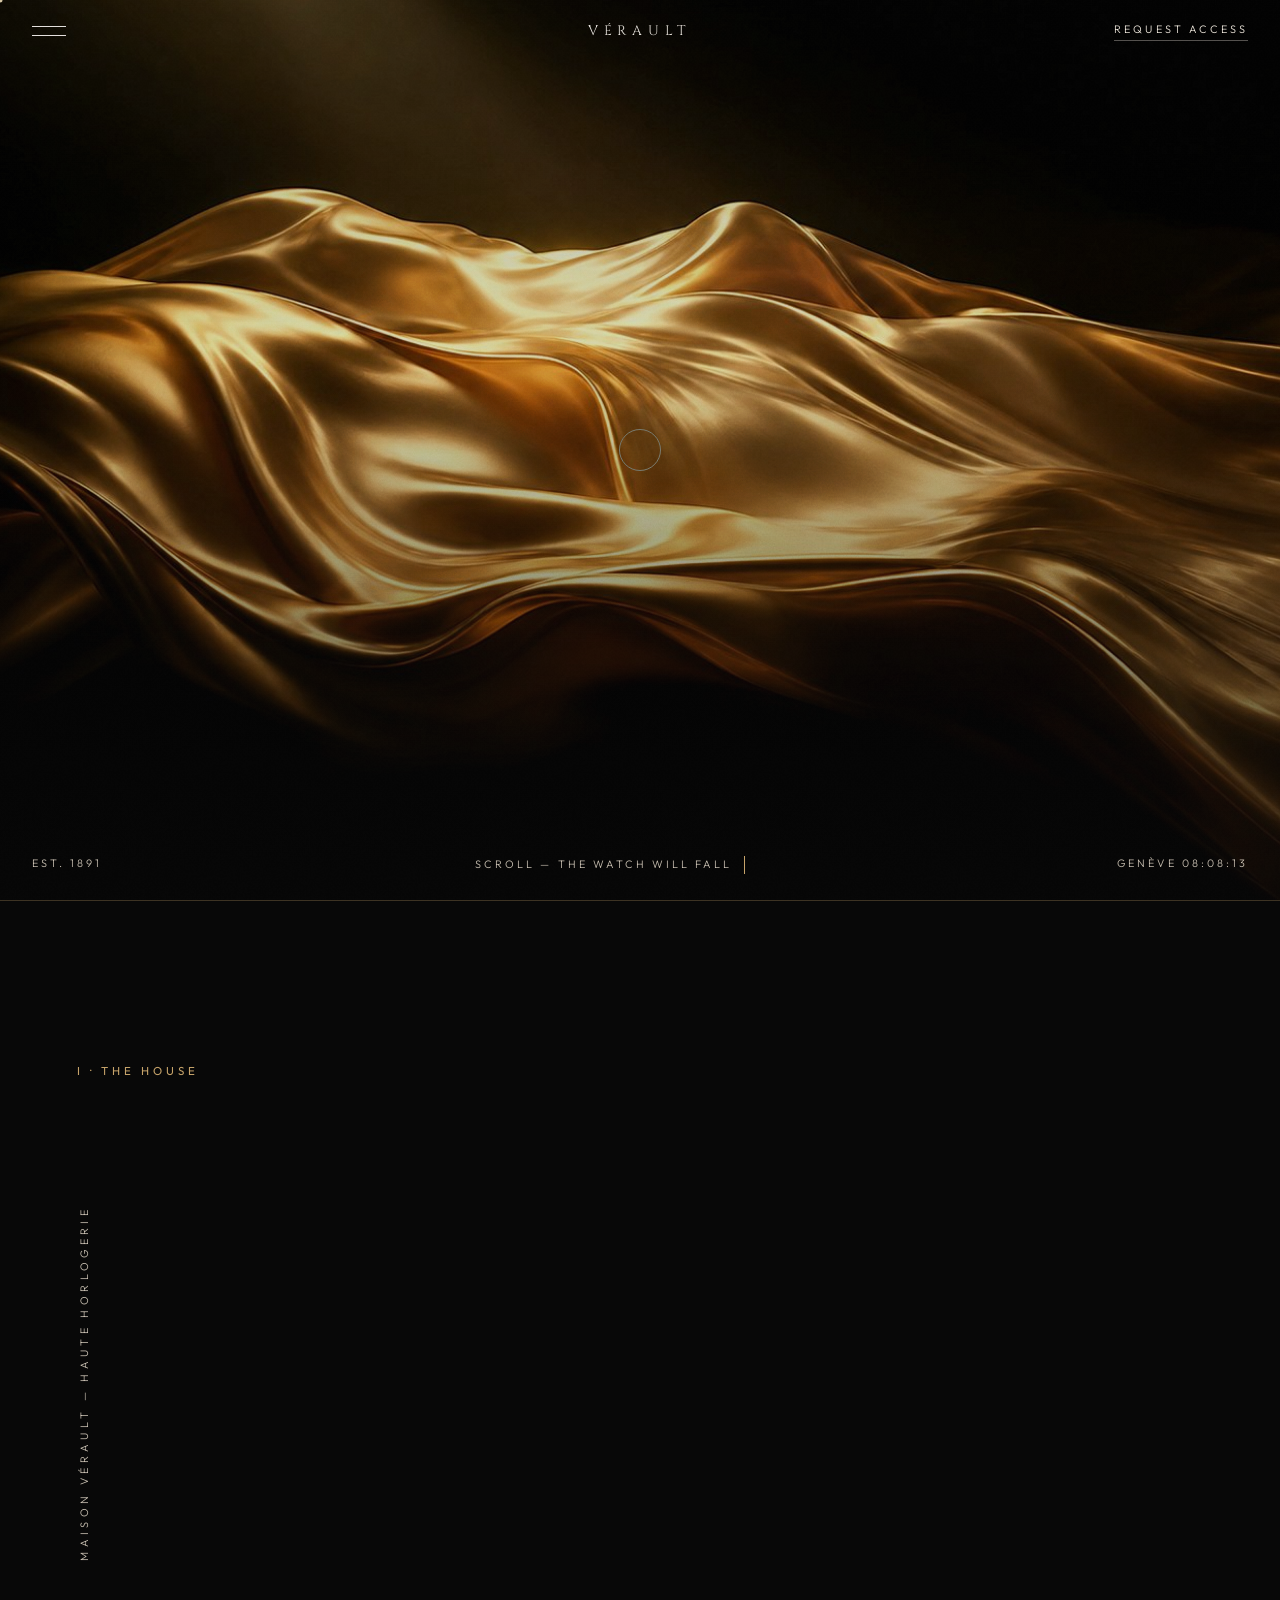
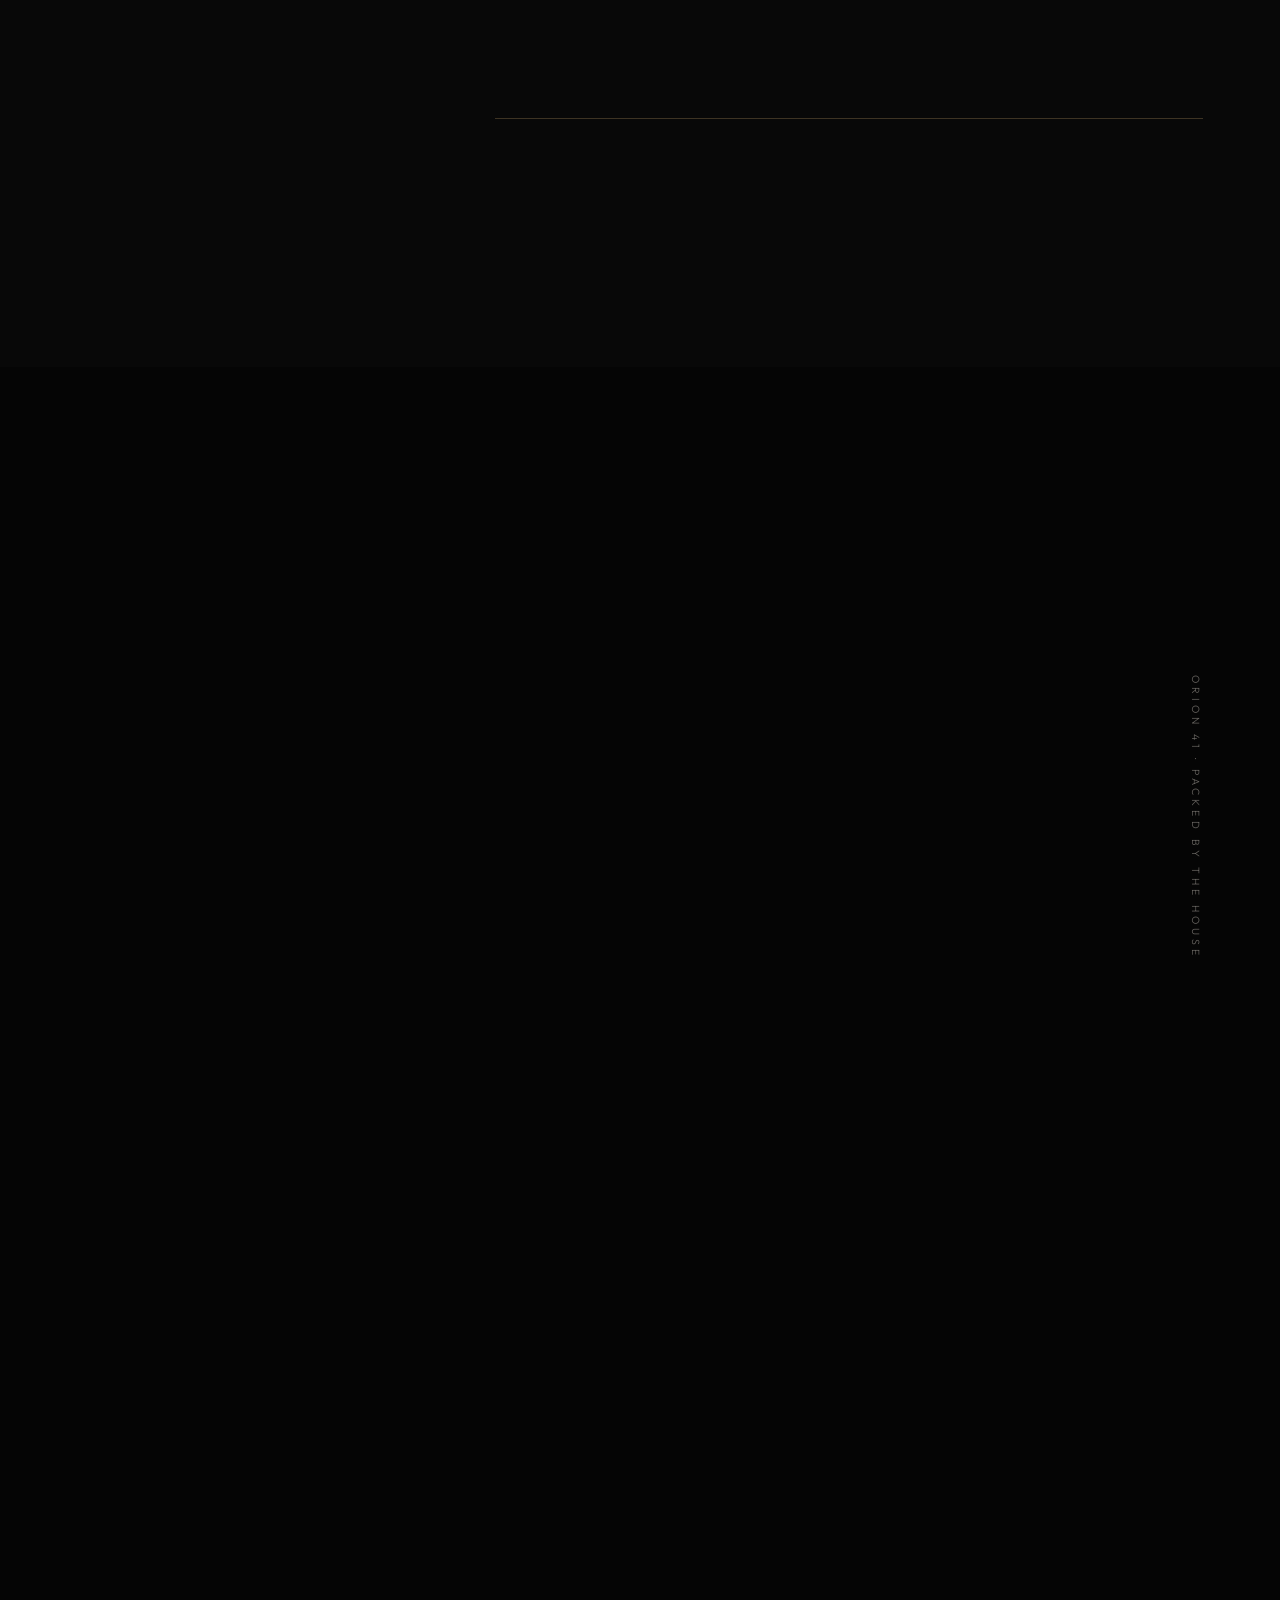
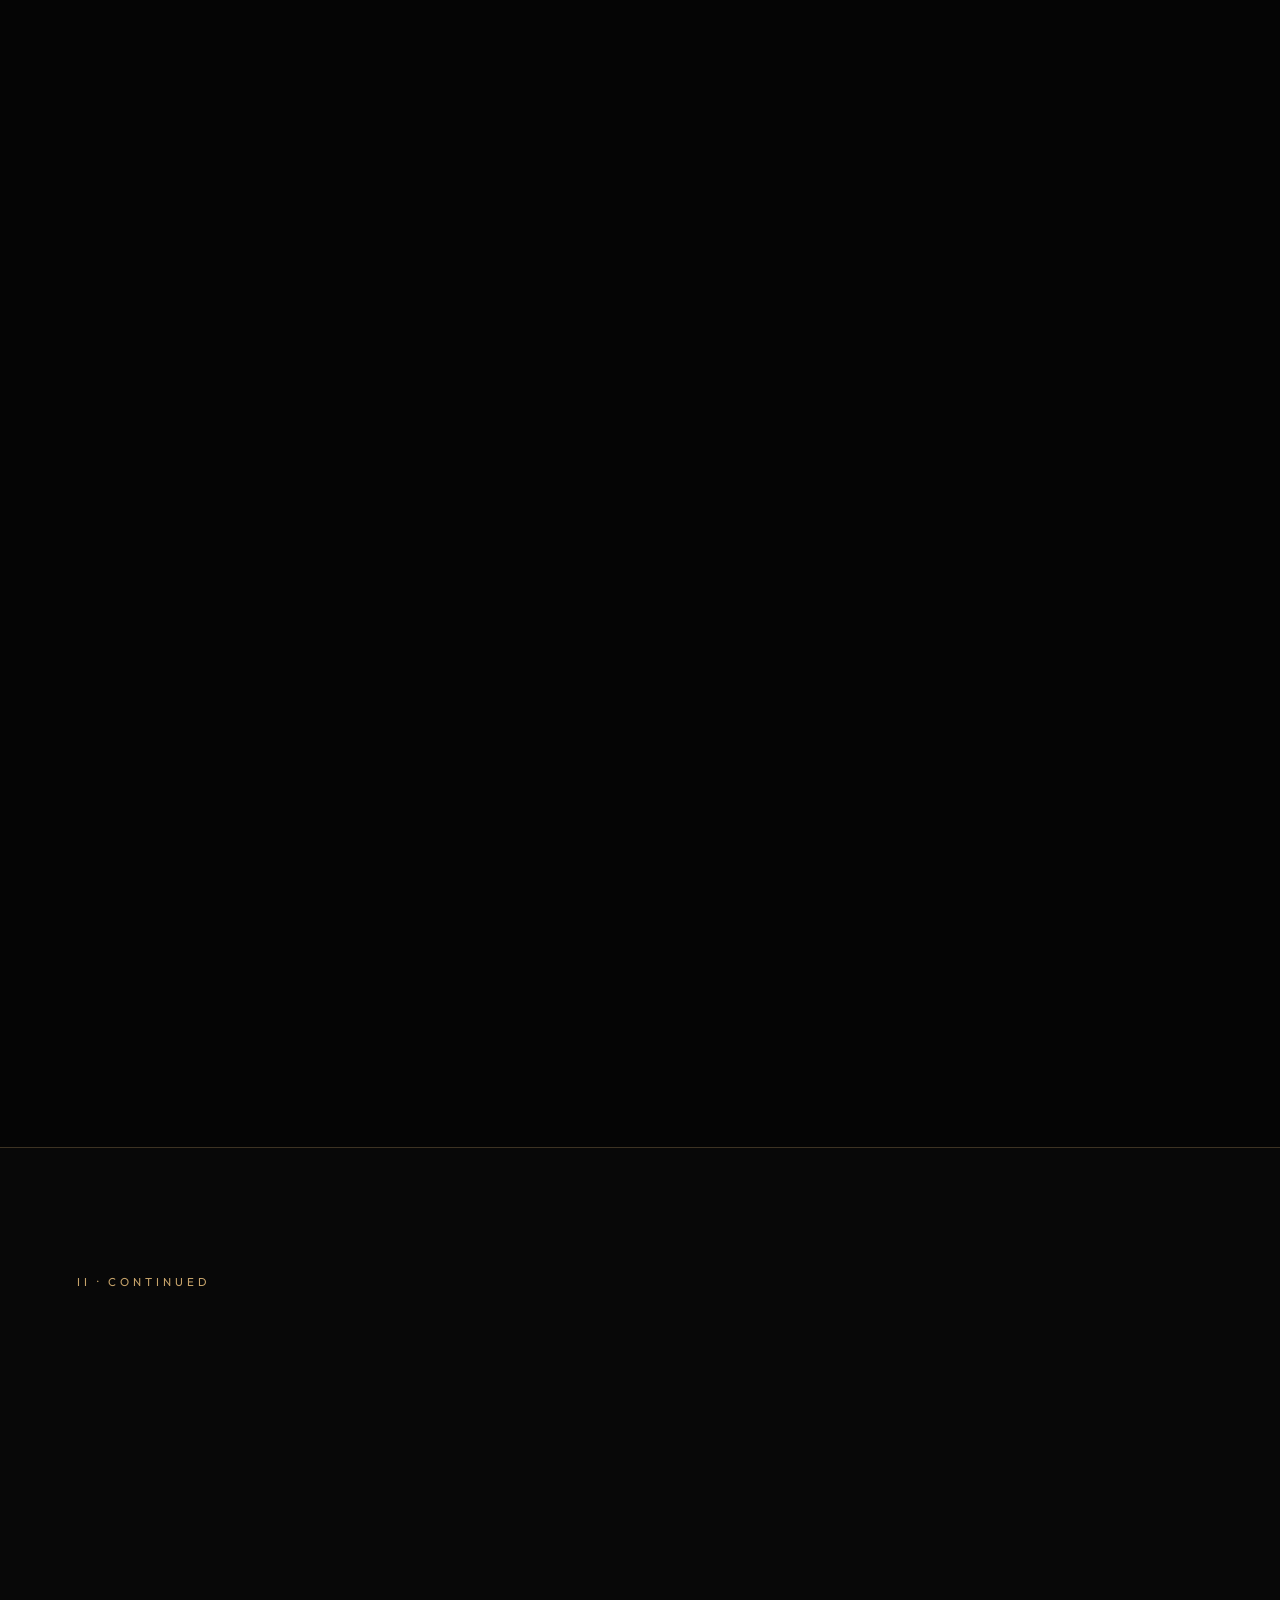
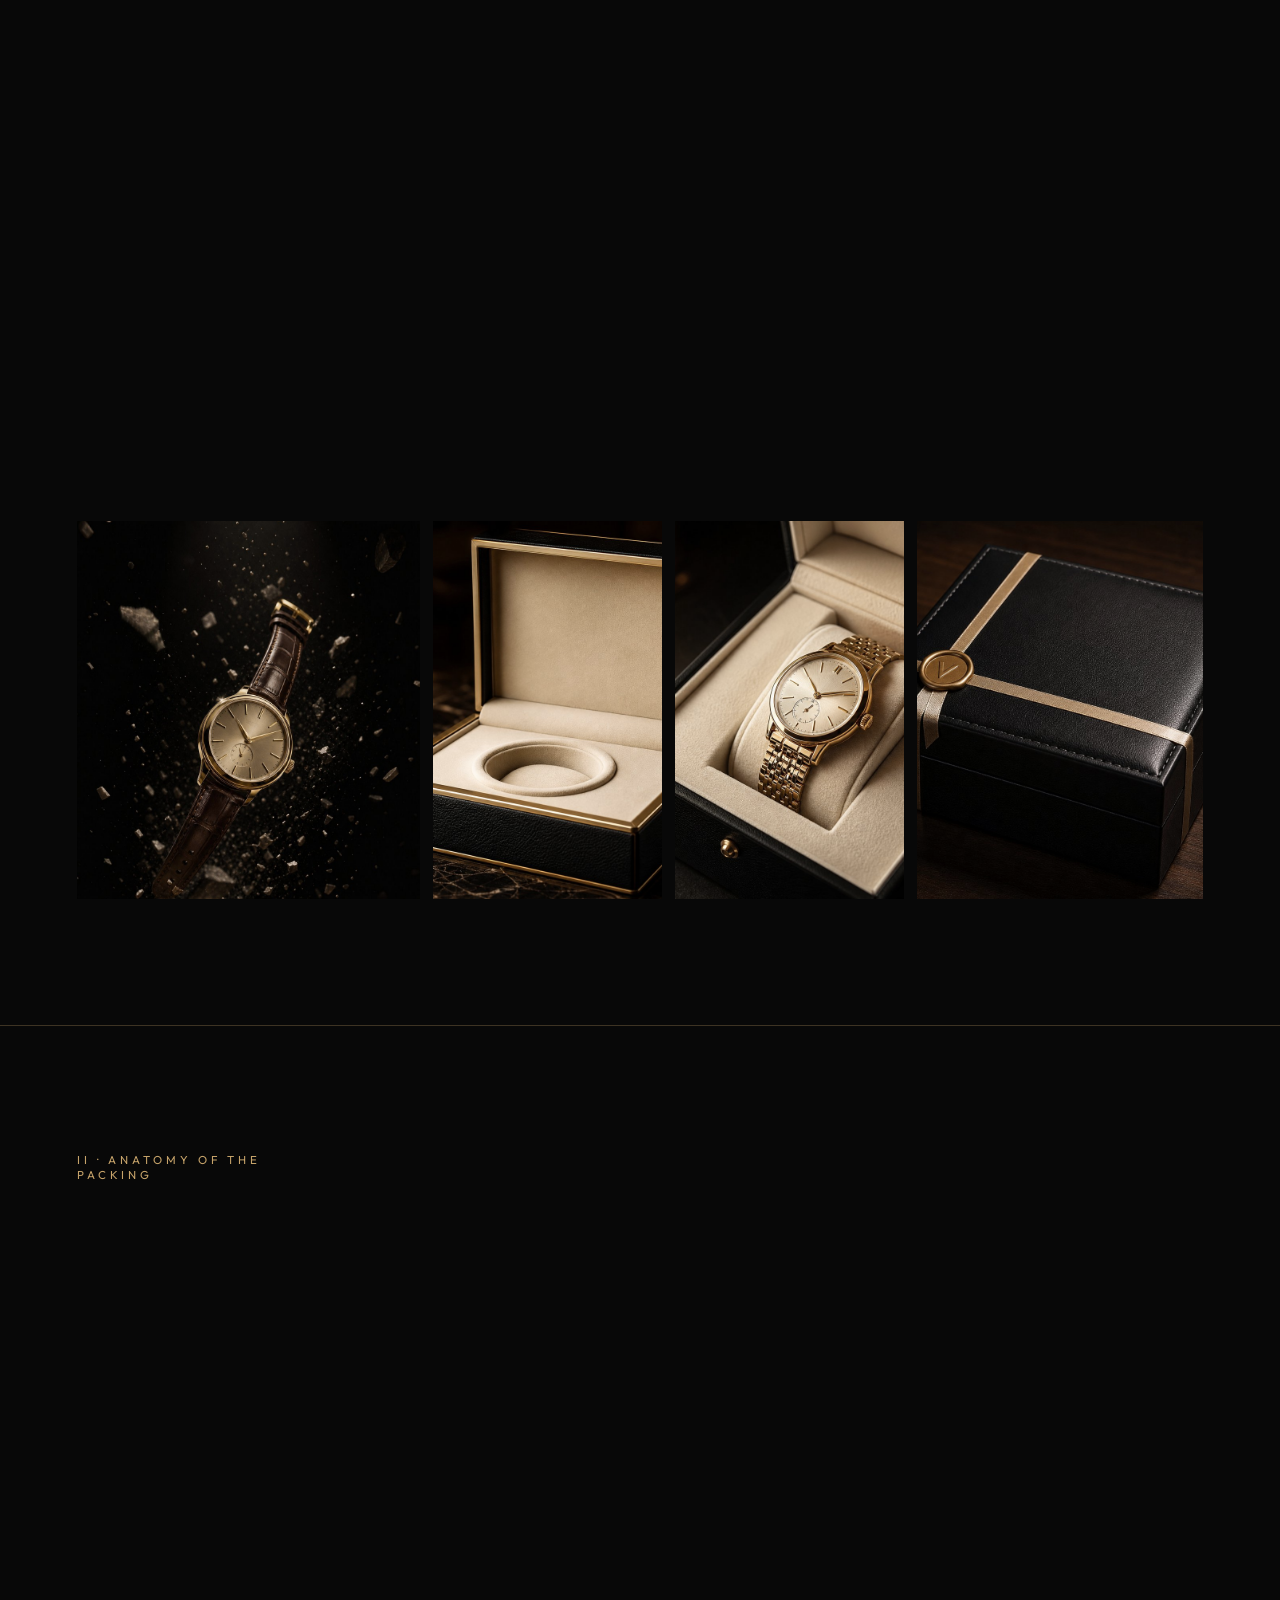
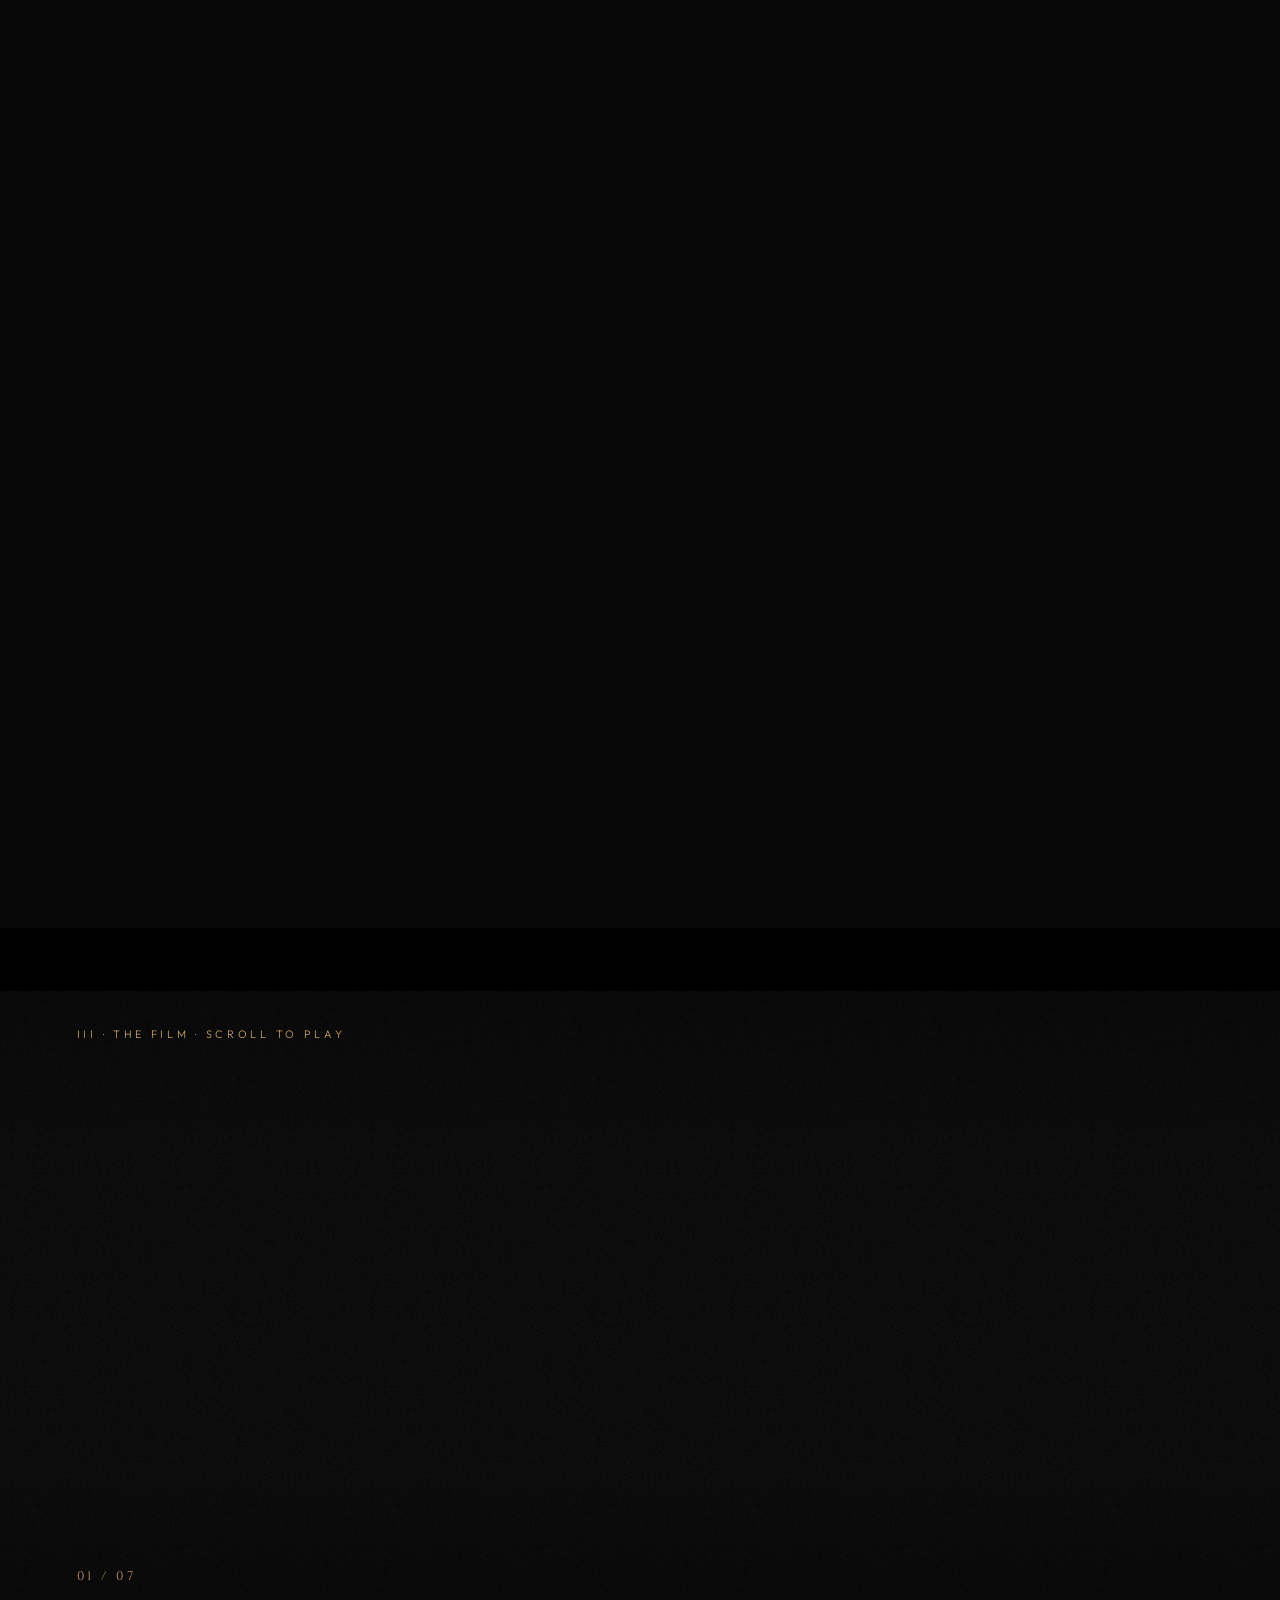
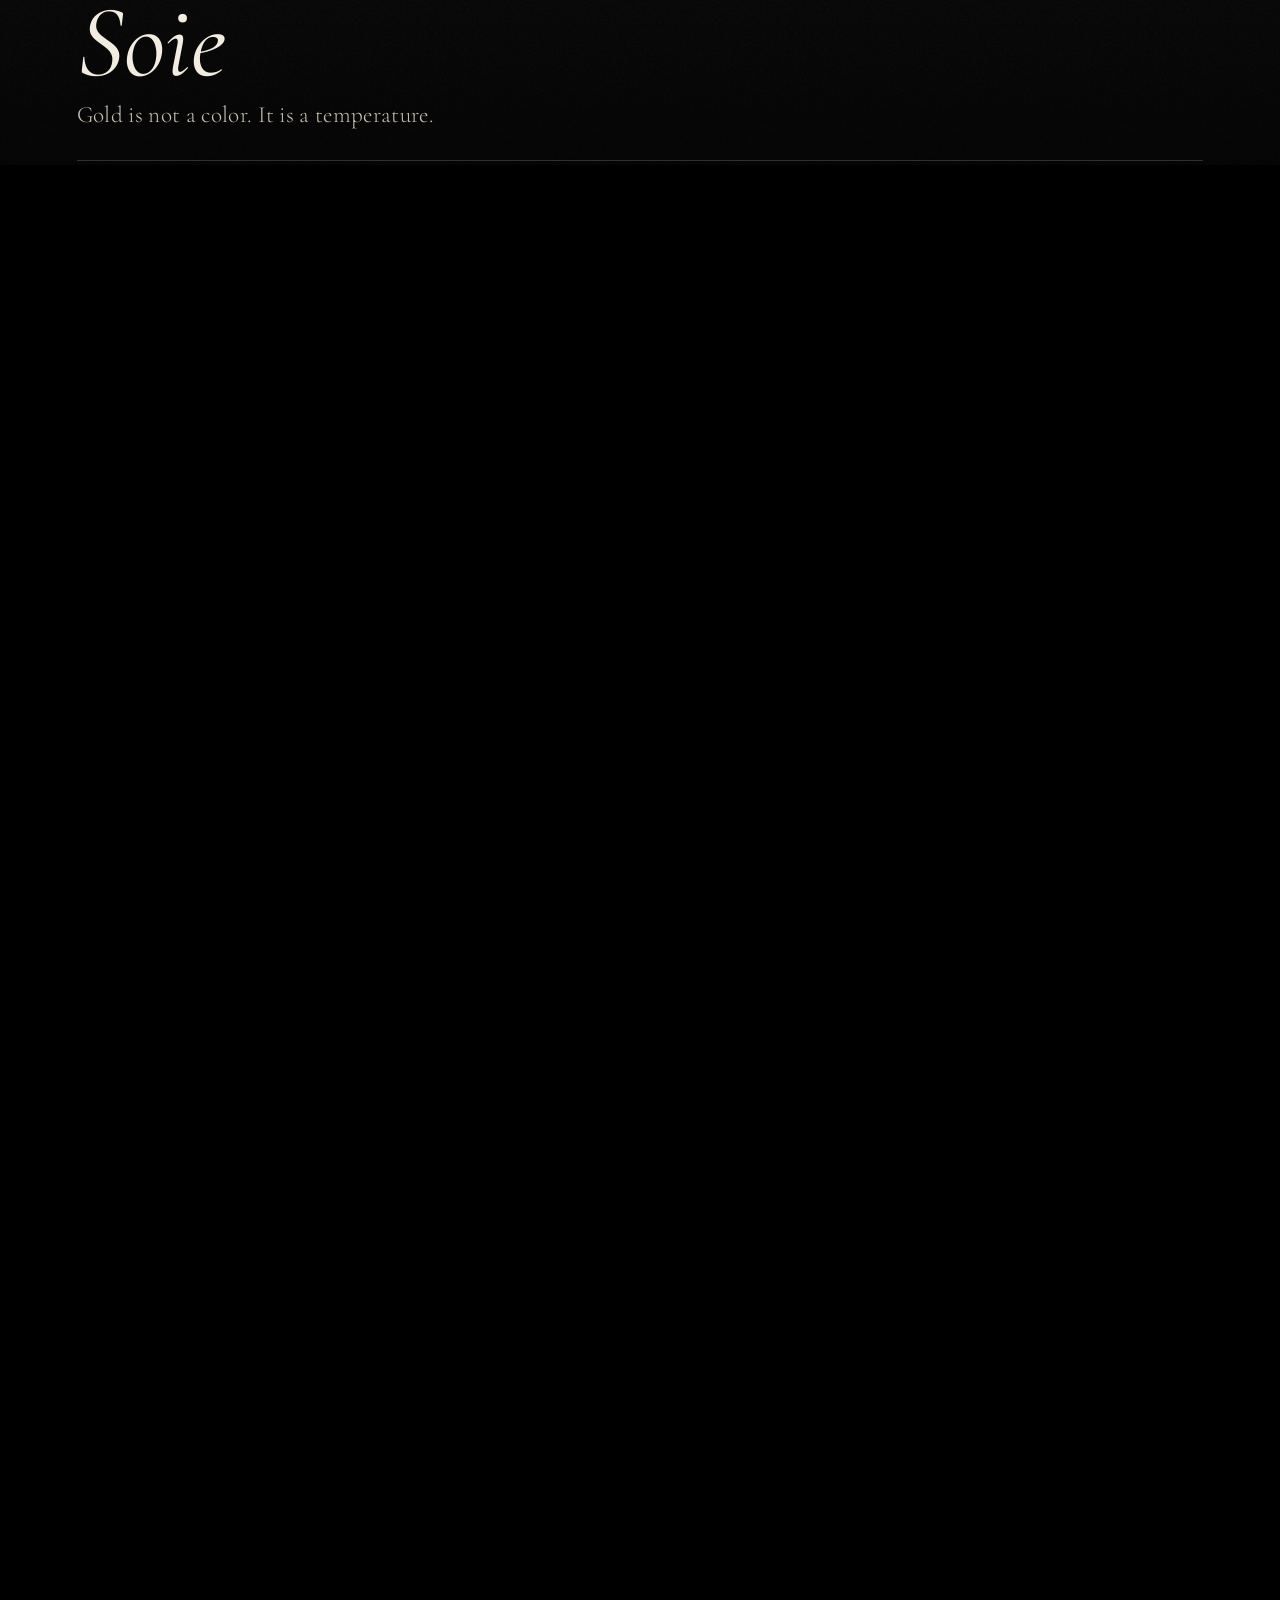
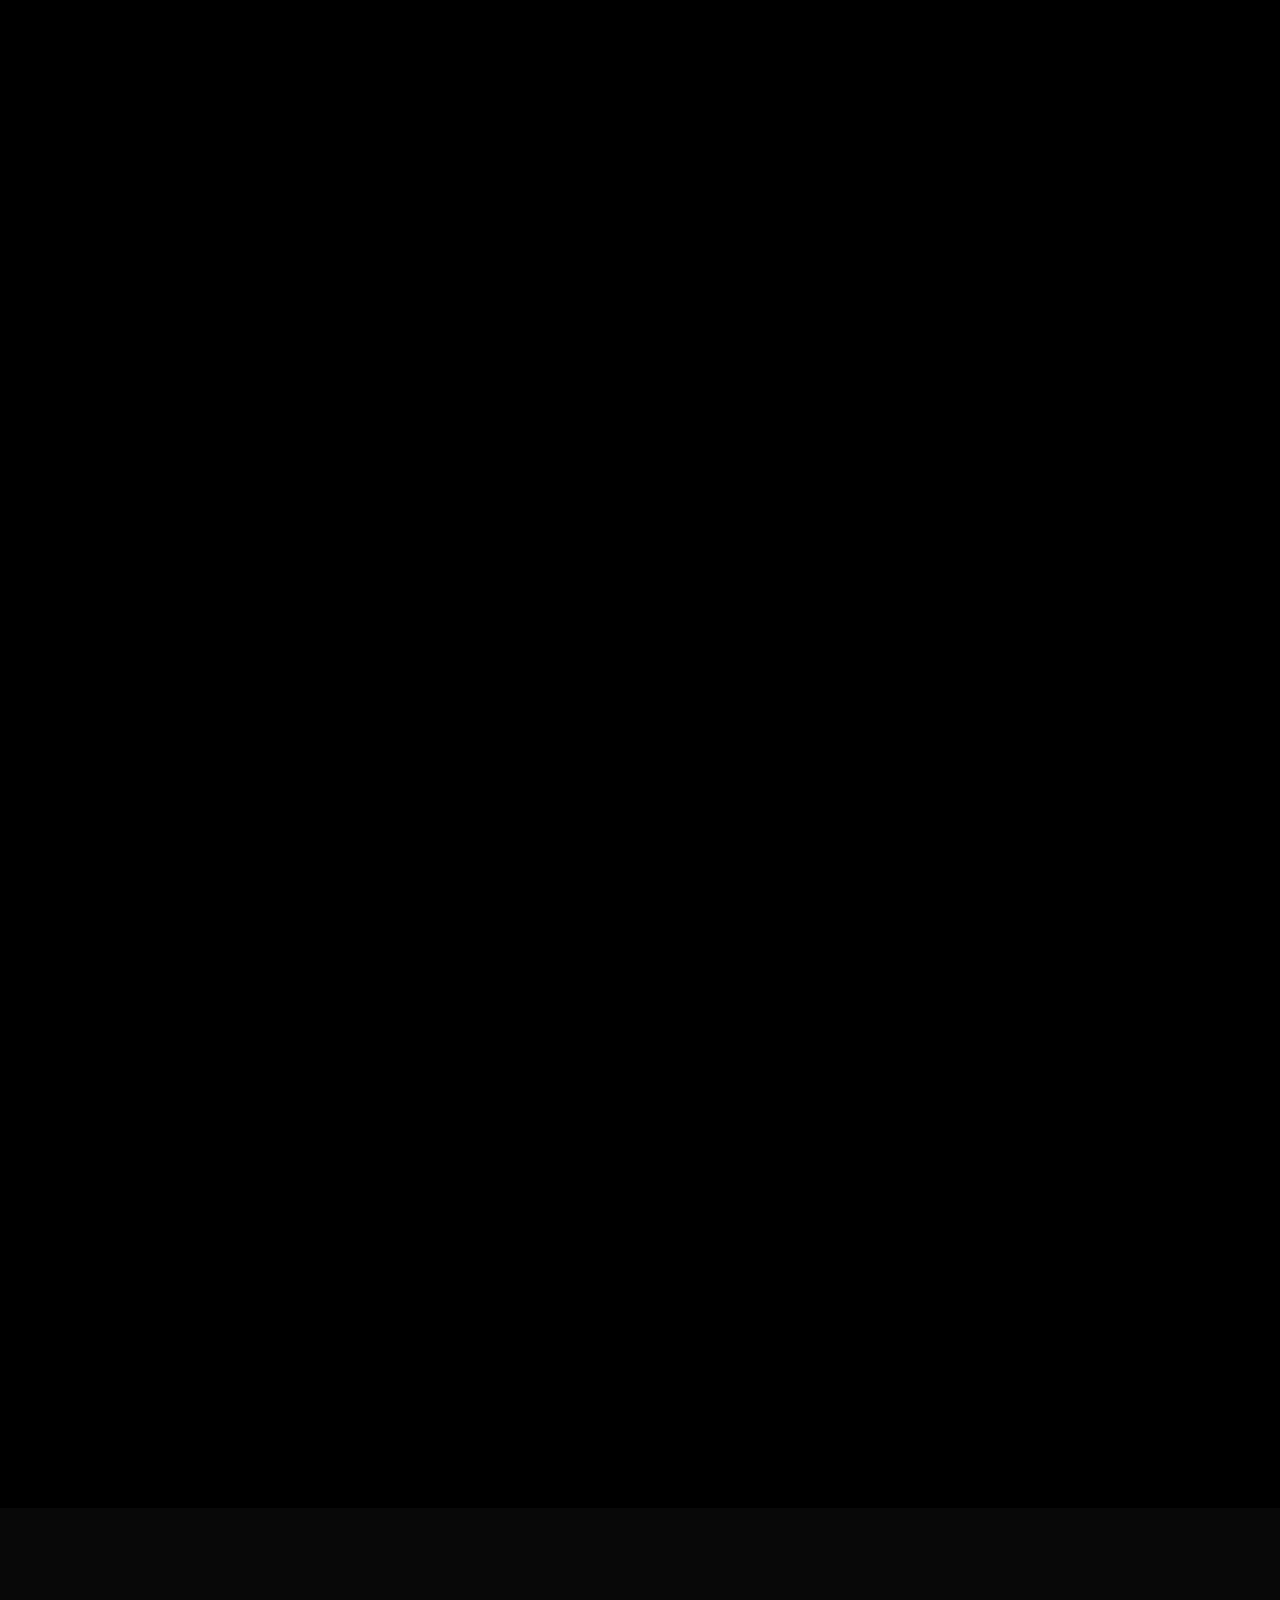
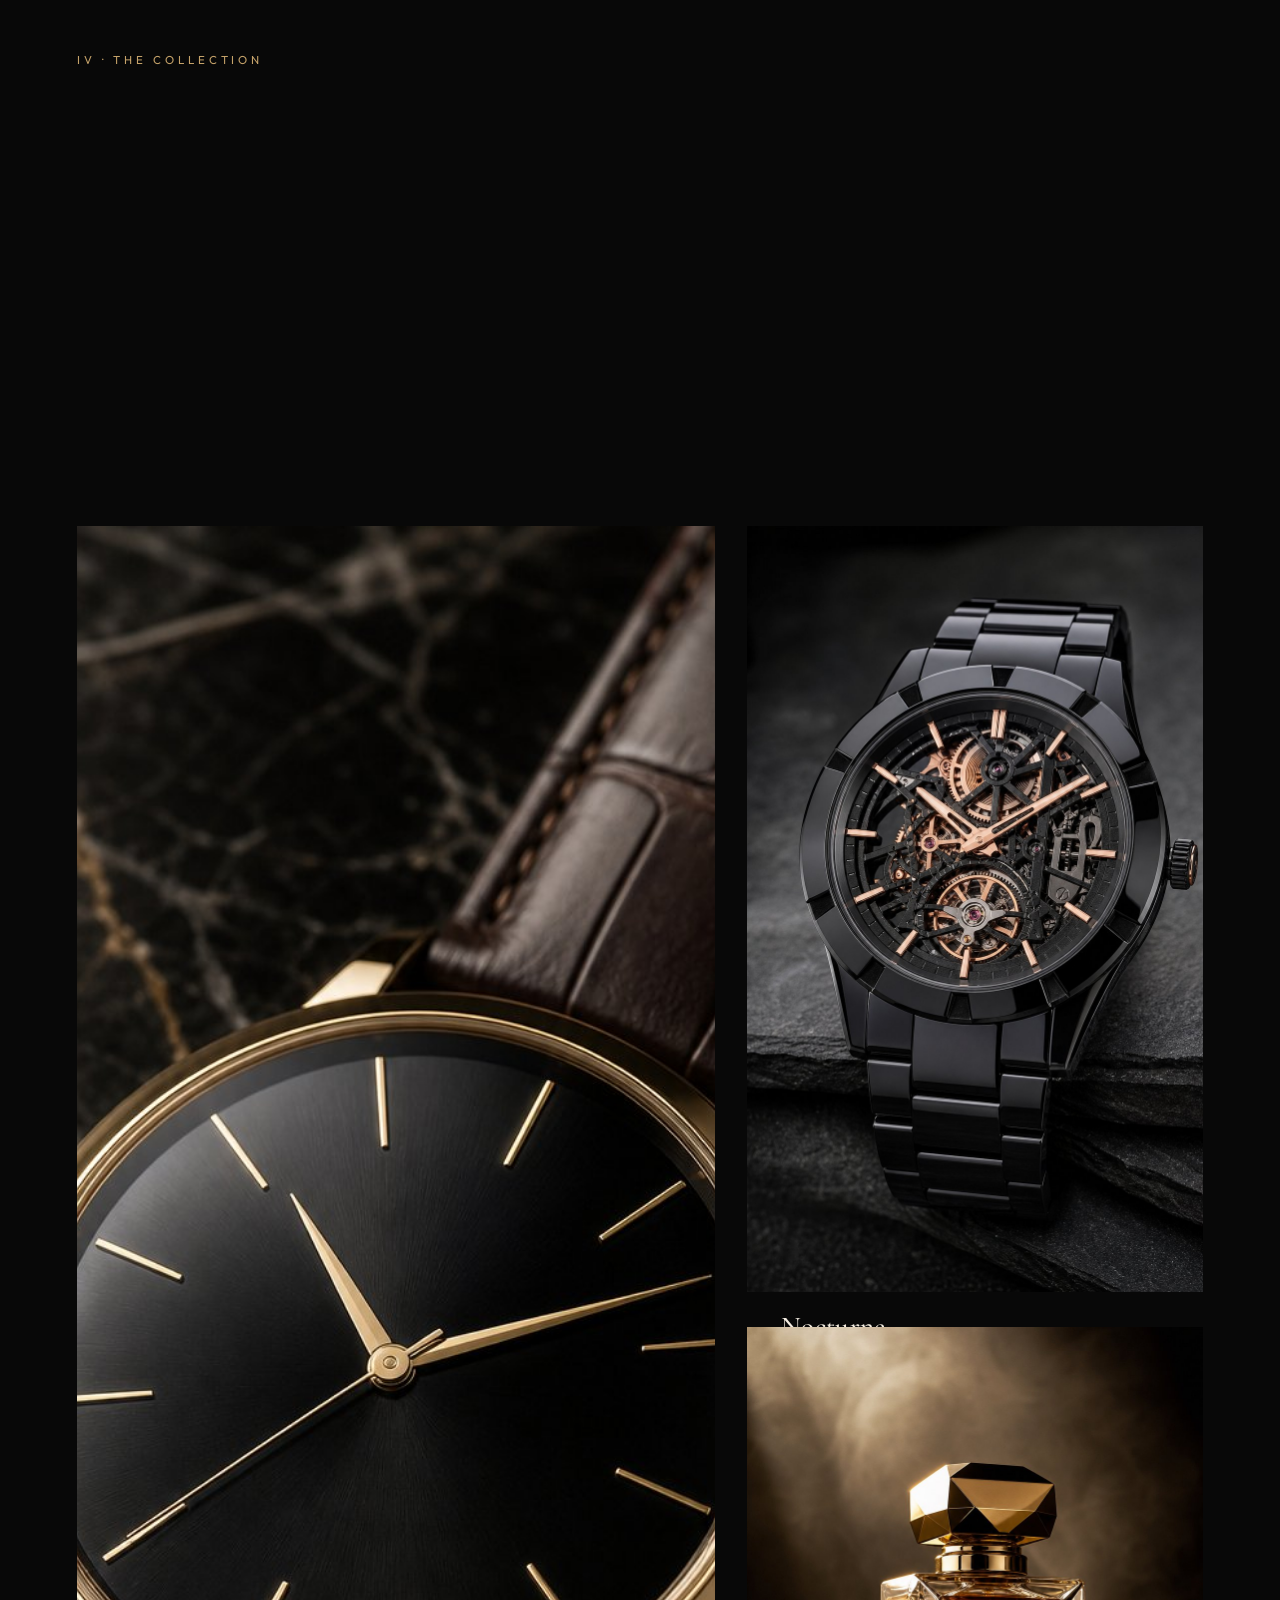
==== commit d7a0f8a8: "Expand Vérault into a multi-page site with a falling watch Home is now a 1000-line house page. Scrol" ====
--- a/index.html
+++ b/index.html
@@ -3,21 +3,50 @@
 <head>
   <meta charset="UTF-8" />
   <meta name="viewport" content="width=device-width, initial-scale=1.0" />
-  <title>Vérault — Maison Privée</title>
-  <meta name="description" content="Maison Vérault. An invitation-only house of time, scent, and gold. Genève, since 1891." />
+  <title>Vérault — Maison Privée of Time</title>
+  <meta name="description" content="Maison Vérault. An invitation-only house of time, scent, and gold. Scroll to watch Orion fall and pack itself into the coffret. Genève, since 1891." />
   <meta name="theme-color" content="#080808" />
-  <meta property="og:title" content="Vérault — Maison Privée" />
-  <meta property="og:description" content="Reserved for those who already know." />
+  <meta name="robots" content="index, follow" />
+  <meta name="author" content="Maison Vérault" />
+  <meta property="og:title" content="Vérault — Maison Privée of Time" />
+  <meta property="og:description" content="Reserved for those who already know. Scroll, and the watch packs itself." />
   <meta property="og:type" content="website" />
   <meta property="og:image" content="assets/images/og-cover.jpg" />
+  <meta property="og:locale" content="en_GB" />
+  <meta name="twitter:card" content="summary_large_image" />
+  <meta name="twitter:title" content="Vérault — Maison Privée" />
+  <meta name="twitter:description" content="An invitation-only house of time. Scroll to pack Orion." />
+  <meta name="twitter:image" content="assets/images/og-cover.jpg" />
+  <link rel="canonical" href="index.html" />
   <link rel="icon" type="image/svg+xml" href="assets/images/favicon.svg" />
+  <link rel="apple-touch-icon" href="assets/images/og-cover.jpg" />
   <link rel="preconnect" href="https://fonts.googleapis.com" />
   <link rel="preconnect" href="https://fonts.gstatic.com" crossorigin />
   <link href="https://fonts.googleapis.com/css2?family=Cinzel:wght@400;500;600&family=Cormorant+Garamond:ital,wght@0,400;0,500;0,600;1,400;1,500&family=Outfit:wght@300;400;500&display=swap" rel="stylesheet" />
   <link rel="stylesheet" href="js/vendor/lenis.css" />
   <link rel="stylesheet" href="css/style.css" />
+  <link rel="stylesheet" href="css/pack.css" />
+  <link rel="stylesheet" href="css/pages.css" />
+  <script type="application/ld+json">
+    {
+      "@context": "https://schema.org",
+      "@type": "Organization",
+      "name": "Maison Vérault",
+      "foundingDate": "1891",
+      "address": {
+        "@type": "PostalAddress",
+        "streetAddress": "Rue des Granges 8",
+        "addressLocality": "Genève",
+        "postalCode": "1204",
+        "addressCountry": "CH"
+      },
+      "description": "Private maison of haute horlogerie, fragrance, and gold."
+    }
+  </script>
 </head>
-<body>
+<body data-page="home">
+  <a class="skip" href="#top">Skip to content</a>
+
   <div class="cursor" aria-hidden="true">
     <div class="cursor-dot"></div>
     <div class="cursor-ring"></div>
@@ -26,7 +55,7 @@
 
   <div class="progress" aria-hidden="true"><i></i></div>
 
-  <div class="loader" id="loader">
+  <div class="loader" id="loader" role="status" aria-live="polite">
     <div class="loader-inner">
       <p class="loader-mark">V</p>
       <div class="loader-line"><span></span></div>
@@ -37,20 +66,22 @@
 
   <header class="nav" id="nav">
     <button class="nav-btn" id="menuBtn" type="button" aria-label="Open menu" data-cursor="menu">
-      <span></span><span></span>
+      <span></span>
+      <span></span>
     </button>
-    <a class="nav-logo" href="#top">Vérault</a>
-    <a class="nav-cta magnetic" href="#salon" data-cursor="enter">Request access</a>
+    <a class="nav-logo" href="index.html">Vérault</a>
+    <a class="nav-cta magnetic" href="salon.html" data-cursor="enter">Request access</a>
   </header>
 
   <div class="menu" id="menu" hidden>
     <div class="menu-bg"></div>
-    <nav class="menu-nav">
-      <a href="#manifesto" data-index="01">The House</a>
-      <a href="#film" data-index="02">The Film</a>
-      <a href="#collection" data-index="03">Collection</a>
-      <a href="#atelier" data-index="04">Atelier</a>
-      <a href="#salon" data-index="05">Private Salon</a>
+    <nav class="menu-nav" aria-label="Primary">
+      <a href="maison.html" data-index="01">The House</a>
+      <a href="index.html#pack" data-index="02">The Coffret</a>
+      <a href="collection.html" data-index="03">Collection</a>
+      <a href="atelier.html" data-index="04">Atelier</a>
+      <a href="journal.html" data-index="05">Journal</a>
+      <a href="salon.html" data-index="06">Private Salon</a>
     </nav>
     <p class="menu-aside">Genève · Paris · By appointment</p>
   </div>
@@ -58,7 +89,7 @@
   <main id="top">
     <section class="hero" id="hero">
       <div class="hero-media">
-        <img src="assets/images/hero-still.jpg" alt="" class="hero-still" />
+        <img src="assets/images/hero-still.jpg" alt="Molten gold silk in a dark salon" class="hero-still" />
         <div class="hero-shade"></div>
         <div class="grain"></div>
       </div>
@@ -71,8 +102,8 @@
       </div>
       <div class="hero-meta">
         <p>Est. 1891</p>
-        <p class="scroll-hint" data-cursor="scroll">Scroll to enter</p>
-        <p id="heroClock">Genève 00:00:00</p>
+        <p class="scroll-hint" data-cursor="scroll">Scroll — the watch will fall</p>
+        <p data-clock>Genève 00:00:00</p>
       </div>
     </section>
 
@@ -90,6 +121,10 @@
         <p class="lede reveal">
           A private maison in Genève since 1891. Timepieces assembled by a single pair of hands.
           Fragrances composed in the dark. Gold, worked until it forgets it was ever metal.
+        </p>
+        <p class="lede reveal">
+          Twelve pieces leave the bench each year. They do not travel in padded envelopes.
+          They fall, once, into a coffret made for that movement alone — then the lid closes itself.
         </p>
         <div class="stats">
           <div class="stat reveal">
@@ -108,6 +143,197 @@
       </div>
     </section>
 
+    <section class="pack" id="pack" aria-label="Orion falls and packs itself into the coffret">
+      <div class="pack-sticky">
+        <div class="pack-stage">
+          <div class="pack-floor" aria-hidden="true"></div>
+          <div class="pack-spot" aria-hidden="true"></div>
+
+          <div class="world">
+            <div class="orion" id="orionWatch" aria-hidden="true">
+              <div class="strap strap-top"></div>
+              <div class="strap strap-bot"></div>
+              <div class="case">
+                <div class="case-rim"></div>
+                <div class="crown"></div>
+                <div class="bezel">
+                  <span class="bezel-tick" style="transform: rotate(0deg)"></span>
+                  <span class="bezel-tick" style="transform: rotate(30deg)"></span>
+                  <span class="bezel-tick" style="transform: rotate(60deg)"></span>
+                  <span class="bezel-tick" style="transform: rotate(90deg)"></span>
+                  <span class="bezel-tick" style="transform: rotate(120deg)"></span>
+                  <span class="bezel-tick" style="transform: rotate(150deg)"></span>
+                  <span class="bezel-tick" style="transform: rotate(180deg)"></span>
+                  <span class="bezel-tick" style="transform: rotate(210deg)"></span>
+                  <span class="bezel-tick" style="transform: rotate(240deg)"></span>
+                  <span class="bezel-tick" style="transform: rotate(270deg)"></span>
+                  <span class="bezel-tick" style="transform: rotate(300deg)"></span>
+                  <span class="bezel-tick" style="transform: rotate(330deg)"></span>
+                </div>
+                <div class="dial">
+                  <img src="assets/images/watch-orion.jpg" alt="" />
+                </div>
+                <div class="hands">
+                  <i class="hand hand-h"></i>
+                  <i class="hand hand-m"></i>
+                  <i class="hand hand-s"></i>
+                </div>
+                <div class="crystal"></div>
+                <div class="pin"></div>
+              </div>
+            </div>
+
+            <div class="coffret" id="coffret" aria-hidden="true">
+              <div class="box-body">
+                <div class="face face-leather body-front"></div>
+                <div class="face face-leather body-back"></div>
+                <div class="face face-leather body-left"></div>
+                <div class="face face-leather body-right"></div>
+                <div class="face body-bottom"></div>
+                <div class="face body-inner">
+                  <div class="cushion-well"></div>
+                </div>
+              </div>
+              <div class="box-lid" id="boxLid">
+                <div class="face lid-top"></div>
+                <div class="face face-gold lid-front"></div>
+                <div class="face face-gold lid-back"></div>
+                <div class="face face-gold lid-left"></div>
+                <div class="face face-gold lid-right"></div>
+                <div class="lid-crest">V</div>
+              </div>
+              <div class="ribbon" id="boxRibbon"></div>
+              <div class="seal" id="boxSeal">V</div>
+            </div>
+          </div>
+        </div>
+
+        <div class="pack-shade"></div>
+        <div class="grain"></div>
+
+        <div class="pack-ui">
+          <p class="pack-kicker">II · The coffret · Scroll to pack</p>
+          <div class="pack-copy">
+            <p class="pack-index" id="packIndex">01 / 06</p>
+            <h2 class="pack-title" id="packTitle">The fall</h2>
+            <p class="pack-line" id="packLine">Orion leaves the lamp and finds the air.</p>
+          </div>
+          <div class="pack-bar"><span id="packBar"></span></div>
+        </div>
+
+        <p class="pack-aside">Orion 41 · packed by the house</p>
+
+        <div class="pack-stills" aria-hidden="true">
+          <i style="background-image:url('assets/images/watch-fall.jpg')"></i>
+          <i style="background-image:url('assets/images/box-closed.jpg')"></i>
+          <i style="background-image:url('assets/images/box-open.jpg')"></i>
+          <i style="background-image:url('assets/images/watch-in-box.jpg')"></i>
+          <i style="background-image:url('assets/images/box-closed.jpg')"></i>
+          <i style="background-image:url('assets/images/box-sealed.jpg')"></i>
+        </div>
+      </div>
+    </section>
+
+    <section class="pack-story" id="pack-story">
+      <div class="section-head">
+        <p class="eyebrow">II · continued</p>
+        <h2 class="display reveal">A piece is not finished<br />until the box <em>closes itself.</em></h2>
+      </div>
+      <div class="pack-story-grid">
+        <article class="story-card reveal">
+          <span>01</span>
+          <h3>Fall</h3>
+          <p>The watchmaker does not set Orion down. He lets it go. Gravity is the last tool on the bench.</p>
+        </article>
+        <article class="story-card reveal">
+          <span>02</span>
+          <h3>Open</h3>
+          <p>The coffret is black calf and champagne gold. The lid lifts as if it already knew the hour.</p>
+        </article>
+        <article class="story-card reveal">
+          <span>03</span>
+          <h3>Nest</h3>
+          <p>Suede takes the case. The well is cut for this diameter only. Nothing else will sit there.</p>
+        </article>
+        <article class="story-card reveal">
+          <span>04</span>
+          <h3>Seal</h3>
+          <p>Ribbon. Wax. A V that is not a logo so much as a lock. Then the letter is written.</p>
+        </article>
+      </div>
+      <figure class="pack-gallery">
+        <div class="reveal-img">
+          <img src="assets/images/watch-fall.jpg" alt="Orion falling through dark air" />
+        </div>
+        <div class="reveal-img">
+          <img src="assets/images/box-open.jpg" alt="Open Vérault coffret with empty suede well" />
+        </div>
+        <div class="reveal-img">
+          <img src="assets/images/watch-in-box.jpg" alt="Orion nested in the open coffret" />
+        </div>
+        <div class="reveal-img">
+          <img src="assets/images/box-sealed.jpg" alt="Coffret sealed with gold ribbon and wax" />
+        </div>
+      </figure>
+    </section>
+
+    <section class="anatomy" id="anatomy">
+      <div class="section-head">
+        <p class="eyebrow">II · Anatomy of the packing</p>
+        <h2 class="display reveal">Twelve gestures<br />between air and wax.</h2>
+      </div>
+      <ol class="anatomy-list">
+        <li class="reveal">
+          <h3>01 · Release</h3>
+          <p>The watchmaker opens the fingers. Orion is no longer held. This is not carelessness. It is the last decision of the bench.</p>
+        </li>
+        <li class="reveal">
+          <h3>02 · Rotation</h3>
+          <p>In the fall the case turns once, slowly, so the lamp can read the gold one last time in the open air.</p>
+        </li>
+        <li class="reveal">
+          <h3>03 · Hover</h3>
+          <p>Above the closed coffret the piece waits. Gravity is asked to pause. The box has not yet agreed to open.</p>
+        </li>
+        <li class="reveal">
+          <h3>04 · Hinge</h3>
+          <p>The lid lifts on a hidden gold pin. No hand touches it. The house prefers the box to remember how.</p>
+        </li>
+        <li class="reveal">
+          <h3>05 · Light</h3>
+          <p>Suede takes the lamp. The circular well — cut for forty-one millimeters and nothing else — becomes visible.</p>
+        </li>
+        <li class="reveal">
+          <h3>06 · Descent</h3>
+          <p>Orion lowers. The strap folds. The case finds the well as if the suede had been waiting with a name.</p>
+        </li>
+        <li class="reveal">
+          <h3>07 · Nest</h3>
+          <p>The watch lies flat. Hands still. The crystal looks at the lid, not at us.</p>
+        </li>
+        <li class="reveal">
+          <h3>08 · Close</h3>
+          <p>The lid returns. Gold edge meets gold edge. The sound is smaller than a breath.</p>
+        </li>
+        <li class="reveal">
+          <h3>09 · Ribbon</h3>
+          <p>Champagne silk crosses the calf. It is not decoration. It is a sentence the house writes without ink.</p>
+        </li>
+        <li class="reveal">
+          <h3>10 · Wax</h3>
+          <p>A seal, still warm, takes the letter V. Not a trademark. A lock that can be broken only once.</p>
+        </li>
+        <li class="reveal">
+          <h3>11 · Rest</h3>
+          <p>The coffret sits. The room is quiet enough to hear the movement decide it is finished.</p>
+        </li>
+        <li class="reveal">
+          <h3>12 · Letter</h3>
+          <p>Only then is the name written. The box does not travel without a sentence addressed to one person.</p>
+        </li>
+      </ol>
+    </section>
+
     <section class="film" id="film">
       <div class="film-sticky">
         <canvas id="filmCanvas" class="film-canvas" aria-label="Cinematic house film. Scroll to advance."></canvas>
@@ -115,7 +341,7 @@
         <div class="grain"></div>
         <div class="letterbox"><i></i><i></i></div>
         <div class="film-ui">
-          <p class="film-kicker">II · The film · Scroll to play</p>
+          <p class="film-kicker">III · The film · Scroll to play</p>
           <div class="film-copy">
             <p class="film-index" id="filmIndex">01 / 07</p>
             <h3 class="film-title" id="filmTitle">Soie</h3>
@@ -128,54 +354,54 @@
 
     <section class="collection" id="collection">
       <div class="section-head">
-        <p class="eyebrow">III · The collection</p>
+        <p class="eyebrow">IV · The collection</p>
         <h2 class="display reveal">Four pieces.<br /><em>Nothing else this year.</em></h2>
       </div>
 
       <div class="pieces">
-        <article class="piece piece-lg" data-cursor="view">
-          <div class="piece-media">
+        <article class="piece piece-lg">
+          <a class="piece-media" href="orion.html" data-cursor="view">
             <img src="assets/images/watch-orion.jpg" alt="Orion 41 champagne gold timepiece" />
-          </div>
+          </a>
           <div class="piece-meta">
             <span>01</span>
-            <h3>Orion 41</h3>
+            <h3><a href="orion.html">Orion 41</a></h3>
             <p>Champagne gold. Alligator. Forty-one millimeters of quiet.</p>
             <em>By letter only</em>
           </div>
         </article>
 
-        <article class="piece" data-cursor="view">
-          <div class="piece-media">
+        <article class="piece">
+          <a class="piece-media" href="nocturne.html" data-cursor="view">
             <img src="assets/images/watch-nocturne.jpg" alt="Nocturne black ceramic skeleton watch" />
-          </div>
+          </a>
           <div class="piece-meta">
             <span>02</span>
-            <h3>Nocturne</h3>
+            <h3><a href="nocturne.html">Nocturne</a></h3>
             <p>Black ceramic. Open-worked night.</p>
             <em>Six pieces</em>
           </div>
         </article>
 
-        <article class="piece" data-cursor="view">
-          <div class="piece-media">
+        <article class="piece">
+          <a class="piece-media" href="ambre.html" data-cursor="view">
             <img src="assets/images/parfum.jpg" alt="Ambre Noir perfume flacon" />
-          </div>
+          </a>
           <div class="piece-meta">
             <span>03</span>
-            <h3>Ambre Noir</h3>
+            <h3><a href="ambre.html">Ambre Noir</a></h3>
             <p>A fragrance reserved for the house.</p>
             <em>Decanted to order</em>
           </div>
         </article>
 
-        <article class="piece" data-cursor="view">
-          <div class="piece-media">
+        <article class="piece">
+          <a class="piece-media" href="sceau.html" data-cursor="view">
             <img src="assets/images/bijou.jpg" alt="Sceau sculptural gold ring" />
-          </div>
+          </a>
           <div class="piece-meta">
             <span>04</span>
-            <h3>Sceau</h3>
+            <h3><a href="sceau.html">Sceau</a></h3>
             <p>Sculptural gold. One cognac stone.</p>
             <em>Made once</em>
           </div>
@@ -183,21 +409,182 @@
       </div>
     </section>
 
+    <section class="principles" id="principles">
+      <div class="section-head">
+        <p class="eyebrow">IV · Principles</p>
+        <h2 class="display reveal">What the house<br />will not do.</h2>
+      </div>
+      <div class="principle-grid">
+        <article class="reveal">
+          <h3>No catalogue</h3>
+          <p>A catalogue is a promise to strangers. We keep a bench, not a brochure. If a piece exists, it has a name and a year. If it does not, we do not sketch it for you.</p>
+        </article>
+        <article class="reveal">
+          <h3>No queue</h3>
+          <p>A waiting list is a crowd wearing patience. We prefer a letter. Some letters are answered. Most are thanked and left in the drawer.</p>
+        </article>
+        <article class="reveal">
+          <h3>No second hands</h3>
+          <p>The pair that begins a movement is the pair that lets it fall. Outsourcing the last gesture would be a kind of lie the lamp would notice.</p>
+        </article>
+        <article class="reveal">
+          <h3>No water stories</h3>
+          <p>Orion is not a diver. Rain is permitted. The ocean is not a personality. We do not print depths we do not love.</p>
+        </article>
+        <article class="reveal">
+          <h3>No loud gold</h3>
+          <p>Champagne, not yellow. The metal should look as if it cooled in a quiet room. If it shouts, it is not ours.</p>
+        </article>
+        <article class="reveal">
+          <h3>No open boxes</h3>
+          <p>A coffret that arrives already undone is a shop. Ours pack themselves. The seal is meant to be broken once, by one person.</p>
+        </article>
+      </div>
+    </section>
+
+    <section class="horology" id="horology">
+      <div class="section-head">
+        <p class="eyebrow">V · Horology</p>
+        <h2 class="display reveal">What the movement<br /><em>refuses to rush.</em></h2>
+      </div>
+      <div class="page-grid">
+        <p class="lede reveal">
+          Calibre V-41 is finished for forty nights. Anglage by hand. Black polish where the lamp can find it.
+          No rotor noise. No date. The only complication is patience.
+        </p>
+        <table class="spec-table">
+          <tbody>
+            <tr>
+              <th scope="row">Calibre</th>
+              <td>V-41, manual, in-house</td>
+            </tr>
+            <tr>
+              <th scope="row">Frequency</th>
+              <td>21,600 vph · 3 Hz</td>
+            </tr>
+            <tr>
+              <th scope="row">Power reserve</th>
+              <td>72 hours, two barrels</td>
+            </tr>
+            <tr>
+              <th scope="row">Jewels</th>
+              <td>23, set in gold chatons</td>
+            </tr>
+            <tr>
+              <th scope="row">Case</th>
+              <td>41 mm · champagne gold</td>
+            </tr>
+            <tr>
+              <th scope="row">Crystal</th>
+              <td>Sapphire, box, both sides</td>
+            </tr>
+            <tr>
+              <th scope="row">Water</th>
+              <td>None claimed. Rain is enough.</td>
+            </tr>
+            <tr>
+              <th scope="row">Strap</th>
+              <td>Alligator, hand-stitched in Genève</td>
+            </tr>
+            <tr>
+              <th scope="row">Coffret</th>
+              <td>Black calf, suede well, wax seal</td>
+            </tr>
+            <tr>
+              <th scope="row">Edition</th>
+              <td>Twelve for the year. Then silence.</td>
+            </tr>
+          </tbody>
+        </table>
+      </div>
+    </section>
+
+    <section class="calibre" id="calibre">
+      <div class="section-head">
+        <p class="eyebrow">VI · Calibre V-41</p>
+        <h2 class="display reveal">Every part has<br />a night attached.</h2>
+      </div>
+      <p class="lede reveal">The movement is not a list of specifications. It is a sequence of evenings. These are the names we use when the lamp is on.</p>
+      <dl class="glossary">
+        <div class="reveal"><dt>Main plate</dt><dd>German silver, frosted, then left alone. We do not rhodium what the lamp already likes.</dd></div>
+        <div class="reveal"><dt>Barrels</dt><dd>Two. Seventy-two hours. Wound by a stem that still feels like a key.</dd></div>
+        <div class="reveal"><dt>Escapement</dt><dd>Lever, in-house, with an impulse we refuse to make “sporty.”</dd></div>
+        <div class="reveal"><dt>Balance</dt><dd>Variable inertia. Four gold weights. No regulator index to argue with.</dd></div>
+        <div class="reveal"><dt>Hairspring</dt><dd>Overcoil, counted by eye, not by a machine that cannot hear it.</dd></div>
+        <div class="reveal"><dt>Pallets</dt><dd>Stone, set, oiled once, then watched for a week as if they might change their mind.</dd></div>
+        <div class="reveal"><dt>Escape wheel</dt><dd>Polished until it disappears in the lamp and only the teeth remain.</dd></div>
+        <div class="reveal"><dt>Train</dt><dd>Four wheels. No date. Dates are for offices.</dd></div>
+        <div class="reveal"><dt>Bridges</dt><dd>Anglage by hand. Inside angles that a CNC would call inefficient and we call the point.</dd></div>
+        <div class="reveal"><dt>Chatons</dt><dd>Gold, for twenty-three jewels. Screwed, not pressed. Pressing is for pastry.</dd></div>
+        <div class="reveal"><dt>Screws</dt><dd>Blued where the steel can take heat. Gold where the plate asks for quiet.</dd></div>
+        <div class="reveal"><dt>Stem</dt><dd>Square, honest. The crown is a conversation, not a button.</dd></div>
+        <div class="reveal"><dt>Keyless works</dt><dd>Setting is deliberate. You cannot change the hour by accident. That is a feature of character.</dd></div>
+        <div class="reveal"><dt>Hands</dt><dd>Gold, fired, slim. They do not luminesce. Night is allowed to be dark.</dd></div>
+        <div class="reveal"><dt>Dial</dt><dd>Black sunburst. The grain runs out from a center that is not printed with a logo.</dd></div>
+        <div class="reveal"><dt>Crystal</dt><dd>Sapphire, boxed, both sides. You may look at the movement if you have earned the back.</dd></div>
+        <div class="reveal"><dt>Caseback</dt><dd>Held by screws, signed only with a V small enough to miss.</dd></div>
+        <div class="reveal"><dt>Gaskets</dt><dd>Enough for rain. Not enough for a story about trenches.</dd></div>
+        <div class="reveal"><dt>Lugs</dt><dd>Soldered, not bolted. The strap is a continuation of the case, not an accessory.</dd></div>
+        <div class="reveal"><dt>Buckle</dt><dd>Pin. Folding clasps feel like luggage.</dd></div>
+        <div class="reveal"><dt>Coffret well</dt><dd>Suede, circular, 41 mm and a breath. Cut after the case exists, never before.</dd></div>
+        <div class="reveal"><dt>Ribbon</dt><dd>Champagne silk. Tied after the lid, never before.</dd></div>
+        <div class="reveal"><dt>Seal</dt><dd>Wax, still warm. Broken once.</dd></div>
+        <div class="reveal"><dt>Letter</dt><dd>The last part of the calibre. Without it the box is only a box.</dd></div>
+      </dl>
+    </section>
+
+    <section class="years" id="years">
+      <div class="section-head">
+        <p class="eyebrow">VI · The years</p>
+        <h2 class="display reveal">A house that learned<br />to wait.</h2>
+      </div>
+      <div class="timeline">
+        <article class="tl reveal">
+          <b>1891</b>
+          <p>Élise Vérault opens a single bench on Rue des Granges. She repairs marine chronometers and refuses a sign.</p>
+        </article>
+        <article class="tl reveal">
+          <b>1912</b>
+          <p>The first Orion is delivered in a black coffret. The lid is closed by the same hands that cut the pinion.</p>
+        </article>
+        <article class="tl reveal">
+          <b>1947</b>
+          <p>The salon in Paris is a room, not a shop. Appointments are written in pencil and often erased.</p>
+        </article>
+        <article class="tl reveal">
+          <b>1978</b>
+          <p>Nocturne appears — a skeleton for those who prefer the night to keep its machinery visible.</p>
+        </article>
+        <article class="tl reveal">
+          <b>2004</b>
+          <p>Ambre Noir is composed for the atelier only. A few decanters leave. Most stay under the lamp.</p>
+        </article>
+        <article class="tl reveal">
+          <b>2026</b>
+          <p>Twelve letters. Four pieces. The coffret still packs itself. The house has not learned to advertise.</p>
+        </article>
+      </div>
+    </section>
+
     <section class="atelier" id="atelier">
       <div class="atelier-media reveal-img">
         <img src="assets/images/atelier.jpg" alt="Watchmaker at the Vérault bench" />
       </div>
       <div class="atelier-copy">
-        <p class="eyebrow">IV · The atelier</p>
+        <p class="eyebrow">VII · The atelier</p>
         <h2 class="display reveal">One bench.<br />One lamp.<br /><em>One pair of hands.</em></h2>
         <p class="lede reveal">
           Beneath a single warm lamp in the old town, a movement is assembled over forty nights.
-          No line. No shift. The same hands that begin a piece are the ones that close its case.
+          No line. No shift. The same hands that begin a piece are the ones that close its case —
+          and later, its coffret.
         </p>
         <figure class="aside-photo reveal-img">
           <img src="assets/images/hands.jpg" alt="Hands fastening a Vérault timepiece" />
           <figcaption>The gesture that finishes a year of work.</figcaption>
         </figure>
+        <p class="lede reveal">
+          <a href="atelier.html" data-cursor="enter">Visit the atelier notes →</a>
+        </p>
       </div>
     </section>
 
@@ -210,7 +597,7 @@
           <img src="assets/images/salon.jpg" alt="Private salon of Maison Vérault" />
         </figure>
         <div class="look-quote">
-          <p class="eyebrow">V · The rooms</p>
+          <p class="eyebrow">VIII · The rooms</p>
           <blockquote class="display reveal">
             The salon is not a shop.<br />
             <em>It is a quiet room where time is tried on.</em>
@@ -219,13 +606,127 @@
       </div>
     </section>
 
+    <section class="journal-home" id="notes">
+      <div class="section-head">
+        <p class="eyebrow">IX · Journal</p>
+        <h2 class="display reveal">Notes from<br />the lamp.</h2>
+      </div>
+      <div class="journal-list">
+        <a class="journal-item reveal" href="journal.html#fall">
+          <span>01</span>
+          <h3>On letting a watch fall</h3>
+          <span>March 2026</span>
+        </a>
+        <a class="journal-item reveal" href="journal.html#suede">
+          <span>02</span>
+          <h3>The well in the suede</h3>
+          <span>January 2026</span>
+        </a>
+        <a class="journal-item reveal" href="journal.html#letters">
+          <span>03</span>
+          <h3>Why we still write letters</h3>
+          <span>October 2025</span>
+        </a>
+      </div>
+    </section>
+
+    <section class="letters" id="letters">
+      <div class="section-head">
+        <p class="eyebrow">IX · Correspondence</p>
+        <h2 class="display reveal">Sentences the house<br />has already written.</h2>
+      </div>
+      <div class="letter-archive">
+        <blockquote class="reveal">
+          <p>“The piece left the lamp on a Thursday. The coffret closed itself before Friday found us.”</p>
+          <cite>Atelier note · 12 March 1912</cite>
+        </blockquote>
+        <blockquote class="reveal">
+          <p>“We do not have a list. We have a drawer. Your name is not in it yet. That is not an insult.”</p>
+          <cite>Letter to Paris · 4 June 1947</cite>
+        </blockquote>
+        <blockquote class="reveal">
+          <p>“Nocturne is not a skeleton for spectacle. It is a night that refused to be painted over.”</p>
+          <cite>Bench book · 1978</cite>
+        </blockquote>
+        <blockquote class="reveal">
+          <p>“Ambre was mixed for the room. If it leaves, it should still smell like the room.”</p>
+          <cite>Composition card · 2004</cite>
+        </blockquote>
+        <blockquote class="reveal">
+          <p>“Do not post the box open. If the seal is cold, the year is unfinished.”</p>
+          <cite>Rule IV · undated</cite>
+        </blockquote>
+        <blockquote class="reveal">
+          <p>“Gravity is on staff. Treat it as a colleague, not a trick.”</p>
+          <cite>Spoken under the lamp · 2026</cite>
+        </blockquote>
+        <blockquote class="reveal">
+          <p>“A thirteenth piece would require another pair of hands. The house does not believe in other hands.”</p>
+          <cite>Maison principle · current</cite>
+        </blockquote>
+        <blockquote class="reveal">
+          <p>“If you must be told the door is here, you are not yet meant to knock.”</p>
+          <cite>Élise Vérault · attributed</cite>
+        </blockquote>
+        <blockquote class="reveal">
+          <p>“The well is cut after the case. Never the other way. The suede must meet a fact, not a hope.”</p>
+          <cite>Coffret notes · 2025</cite>
+        </blockquote>
+        <blockquote class="reveal">
+          <p>“We answered three letters this year. We received many more. The drawer is not cruel. It is full.”</p>
+          <cite>Salon, Genève · winter</cite>
+        </blockquote>
+        <blockquote class="reveal">
+          <p>“Champagne gold, not yellow. If it shouts, send it back to the fire.”</p>
+          <cite>Metal rule · always</cite>
+        </blockquote>
+        <blockquote class="reveal">
+          <p>“The film on the site is not an advertisement. It is the same sequence the bench already knows.”</p>
+          <cite>House note on this website · 2026</cite>
+        </blockquote>
+      </div>
+    </section>
+
+    <section class="faq" id="faq">
+      <div class="section-head">
+        <p class="eyebrow">IX · Quiet questions</p>
+        <h2 class="display reveal">Asked,<br />seldom answered.</h2>
+      </div>
+      <div class="faq-list">
+        <details class="reveal">
+          <summary>Can I buy Orion online?</summary>
+          <p>No. There is no cart. There is a letter. If the piece is meant for you, the house will say so.</p>
+        </details>
+        <details class="reveal">
+          <summary>Why does the watch fall?</summary>
+          <p>Because placing it would be theatre. The last tool on the bench is gravity. The well is cut so precisely that the fall is a kind of yes.</p>
+        </details>
+        <details class="reveal">
+          <summary>How many pieces this year?</summary>
+          <p>Twelve in total across the bench. Orion is among them. Nocturne is six. Sceau is one. Ambre is decanted, not counted like steel.</p>
+        </details>
+        <details class="reveal">
+          <summary>Do you service what you did not make?</summary>
+          <p>Rarely. The lamp is busy with its own unfinished nights.</p>
+        </details>
+        <details class="reveal">
+          <summary>May I visit without a letter?</summary>
+          <p>You may stand on Rue des Granges. The door will not argue with you. It will also not open.</p>
+        </details>
+        <details class="reveal">
+          <summary>Is Vérault a real maison?</summary>
+          <p>It is a fictional house built as a study in quiet luxury — a website with many rooms, not a single page pretending to be a brand.</p>
+        </details>
+      </div>
+    </section>
+
     <section class="salon" id="salon">
       <div class="salon-bg">
         <img src="assets/images/salon.jpg" alt="" />
         <div class="salon-shade"></div>
       </div>
       <div class="salon-card">
-        <p class="eyebrow">VI · Private salon</p>
+        <p class="eyebrow">X · Private salon</p>
         <h2 class="display">Write to the house.</h2>
         <p class="lede">
           We do not keep a list. If a piece is meant for you, a letter will find you.
@@ -239,6 +740,14 @@
             <span>Email</span>
             <input type="email" name="email" autocomplete="email" required />
           </label>
+          <label>
+            <span>City</span>
+            <input type="text" name="city" autocomplete="address-level2" />
+          </label>
+          <label>
+            <span>Piece of interest</span>
+            <input type="text" name="piece" placeholder="Orion, Nocturne…" />
+          </label>
           <label class="full">
             <span>A few words</span>
             <textarea name="note" rows="3" placeholder="How you found the house…"></textarea>
@@ -250,22 +759,213 @@
     </section>
   </main>
 
+    <section class="visit" id="visit">
+      <div class="section-head">
+        <p class="eyebrow">Visit</p>
+        <h2 class="display reveal">Two rooms.<br />No shop windows.</h2>
+      </div>
+      <div class="page-grid">
+        <div>
+          <h3 class="eyebrow">Genève</h3>
+          <p class="lede">Rue des Granges 8<br />1204 Genève<br />Switzerland</p>
+          <p class="lede">The door is unmarked. The lamp is on after four. Letters are read in the morning.</p>
+          <dl class="glossary">
+            <div>
+              <dt>Monday</dt>
+              <dd>Closed to the street. Open to the bench.</dd>
+            </div>
+            <div>
+              <dt>Tuesday</dt>
+              <dd>Letters. One appointment, if a letter has already answered.</dd>
+            </div>
+            <div>
+              <dt>Wednesday</dt>
+              <dd>The lamp only. No visitors.</dd>
+            </div>
+            <div>
+              <dt>Thursday</dt>
+              <dd>Salon hours, by the name already written.</dd>
+            </div>
+            <div>
+              <dt>Friday</dt>
+              <dd>Packing. The coffret is not interrupted.</dd>
+            </div>
+            <div>
+              <dt>Saturday</dt>
+              <dd>Paris, if the train was kind.</dd>
+            </div>
+            <div>
+              <dt>Sunday</dt>
+              <dd>Silence. The movement is left to run.</dd>
+            </div>
+          </dl>
+        </div>
+        <div>
+          <h3 class="eyebrow">Paris</h3>
+          <p class="lede">A room, not a street.<br />The address is in the letter.<br />Never the other way around.</p>
+          <p class="lede">If you arrive without paper, you will be offered water and the weather. Not a tray.</p>
+        </div>
+      </div>
+    </section>
+
+    <section class="crest" id="crest" aria-hidden="true">
+      <svg viewBox="0 0 200 240" xmlns="http://www.w3.org/2000/svg" class="crest-svg">
+        <title>Maison Vérault crest</title>
+        <rect x="1" y="1" width="198" height="238" fill="none" stroke="#c6a36a" stroke-width="0.4" />
+        <rect x="8" y="8" width="184" height="224" fill="none" stroke="#c6a36a" stroke-width="0.3" />
+        <line x1="30" y1="36" x2="170" y2="36" stroke="#c6a36a" stroke-width="0.3" />
+        <line x1="30" y1="204" x2="170" y2="204" stroke="#c6a36a" stroke-width="0.3" />
+        <circle cx="100" cy="118" r="52" fill="none" stroke="#c6a36a" stroke-width="0.5" />
+        <circle cx="100" cy="118" r="46" fill="none" stroke="#c6a36a" stroke-width="0.25" />
+        <circle cx="100" cy="118" r="3" fill="#c6a36a" />
+        <g stroke="#c6a36a" stroke-width="0.45" transform="translate(100 118)">
+          <line x1="0" y1="-50" x2="0" y2="-44" />
+          <line x1="0" y1="-50" x2="0" y2="-46" transform="rotate(6)" />
+          <line x1="0" y1="-50" x2="0" y2="-46" transform="rotate(12)" />
+          <line x1="0" y1="-50" x2="0" y2="-46" transform="rotate(18)" />
+          <line x1="0" y1="-50" x2="0" y2="-46" transform="rotate(24)" />
+          <line x1="0" y1="-50" x2="0" y2="-44" transform="rotate(30)" />
+          <line x1="0" y1="-50" x2="0" y2="-46" transform="rotate(36)" />
+          <line x1="0" y1="-50" x2="0" y2="-46" transform="rotate(42)" />
+          <line x1="0" y1="-50" x2="0" y2="-46" transform="rotate(48)" />
+          <line x1="0" y1="-50" x2="0" y2="-46" transform="rotate(54)" />
+          <line x1="0" y1="-50" x2="0" y2="-44" transform="rotate(60)" />
+          <line x1="0" y1="-50" x2="0" y2="-46" transform="rotate(66)" />
+          <line x1="0" y1="-50" x2="0" y2="-46" transform="rotate(72)" />
+          <line x1="0" y1="-50" x2="0" y2="-46" transform="rotate(78)" />
+          <line x1="0" y1="-50" x2="0" y2="-46" transform="rotate(84)" />
+          <line x1="0" y1="-50" x2="0" y2="-44" transform="rotate(90)" />
+          <line x1="0" y1="-50" x2="0" y2="-46" transform="rotate(96)" />
+          <line x1="0" y1="-50" x2="0" y2="-46" transform="rotate(102)" />
+          <line x1="0" y1="-50" x2="0" y2="-46" transform="rotate(108)" />
+          <line x1="0" y1="-50" x2="0" y2="-46" transform="rotate(114)" />
+          <line x1="0" y1="-50" x2="0" y2="-44" transform="rotate(120)" />
+          <line x1="0" y1="-50" x2="0" y2="-46" transform="rotate(126)" />
+          <line x1="0" y1="-50" x2="0" y2="-46" transform="rotate(132)" />
+          <line x1="0" y1="-50" x2="0" y2="-46" transform="rotate(138)" />
+          <line x1="0" y1="-50" x2="0" y2="-46" transform="rotate(144)" />
+          <line x1="0" y1="-50" x2="0" y2="-44" transform="rotate(150)" />
+          <line x1="0" y1="-50" x2="0" y2="-46" transform="rotate(156)" />
+          <line x1="0" y1="-50" x2="0" y2="-46" transform="rotate(162)" />
+          <line x1="0" y1="-50" x2="0" y2="-46" transform="rotate(168)" />
+          <line x1="0" y1="-50" x2="0" y2="-46" transform="rotate(174)" />
+          <line x1="0" y1="-50" x2="0" y2="-44" transform="rotate(180)" />
+          <line x1="0" y1="-50" x2="0" y2="-46" transform="rotate(186)" />
+          <line x1="0" y1="-50" x2="0" y2="-46" transform="rotate(192)" />
+          <line x1="0" y1="-50" x2="0" y2="-46" transform="rotate(198)" />
+          <line x1="0" y1="-50" x2="0" y2="-46" transform="rotate(204)" />
+          <line x1="0" y1="-50" x2="0" y2="-44" transform="rotate(210)" />
+          <line x1="0" y1="-50" x2="0" y2="-46" transform="rotate(216)" />
+          <line x1="0" y1="-50" x2="0" y2="-46" transform="rotate(222)" />
+          <line x1="0" y1="-50" x2="0" y2="-46" transform="rotate(228)" />
+          <line x1="0" y1="-50" x2="0" y2="-46" transform="rotate(234)" />
+          <line x1="0" y1="-50" x2="0" y2="-44" transform="rotate(240)" />
+          <line x1="0" y1="-50" x2="0" y2="-46" transform="rotate(246)" />
+          <line x1="0" y1="-50" x2="0" y2="-46" transform="rotate(252)" />
+          <line x1="0" y1="-50" x2="0" y2="-46" transform="rotate(258)" />
+          <line x1="0" y1="-50" x2="0" y2="-46" transform="rotate(264)" />
+          <line x1="0" y1="-50" x2="0" y2="-44" transform="rotate(270)" />
+          <line x1="0" y1="-50" x2="0" y2="-46" transform="rotate(276)" />
+          <line x1="0" y1="-50" x2="0" y2="-46" transform="rotate(282)" />
+          <line x1="0" y1="-50" x2="0" y2="-46" transform="rotate(288)" />
+          <line x1="0" y1="-50" x2="0" y2="-46" transform="rotate(294)" />
+          <line x1="0" y1="-50" x2="0" y2="-44" transform="rotate(300)" />
+          <line x1="0" y1="-50" x2="0" y2="-46" transform="rotate(306)" />
+          <line x1="0" y1="-50" x2="0" y2="-46" transform="rotate(312)" />
+          <line x1="0" y1="-50" x2="0" y2="-46" transform="rotate(318)" />
+          <line x1="0" y1="-50" x2="0" y2="-46" transform="rotate(324)" />
+          <line x1="0" y1="-50" x2="0" y2="-44" transform="rotate(330)" />
+          <line x1="0" y1="-50" x2="0" y2="-46" transform="rotate(336)" />
+          <line x1="0" y1="-50" x2="0" y2="-46" transform="rotate(342)" />
+          <line x1="0" y1="-50" x2="0" y2="-46" transform="rotate(348)" />
+          <line x1="0" y1="-50" x2="0" y2="-46" transform="rotate(354)" />
+        </g>
+        <line x1="100" y1="118" x2="100" y2="82" stroke="#e8d5a3" stroke-width="1.2" />
+        <line x1="100" y1="118" x2="128" y2="118" stroke="#e8d5a3" stroke-width="0.8" />
+        <path d="M78 168 L100 196 L122 168" fill="none" stroke="#c6a36a" stroke-width="1.4" />
+        <text x="100" y="28" text-anchor="middle" fill="#c6a36a" font-size="7" letter-spacing="4">MAISON</text>
+        <text x="100" y="222" text-anchor="middle" fill="#c6a36a" font-size="6" letter-spacing="3">GENEVE MDCCCXCI</text>
+        <text x="100" y="188" text-anchor="middle" fill="#e8d5a3" font-size="11" letter-spacing="6">V</text>
+      </svg>
+      <p class="eyebrow">The mark of the house</p>
+      <svg viewBox="0 0 260 140" xmlns="http://www.w3.org/2000/svg" class="crest-svg" style="width:min(320px,70vw)">
+        <title>Coffret schematic</title>
+        <rect x="70" y="48" width="120" height="70" fill="none" stroke="#c6a36a" stroke-width="0.7" />
+        <rect x="76" y="54" width="108" height="58" fill="none" stroke="#c6a36a" stroke-width="0.35" />
+        <ellipse cx="130" cy="83" rx="22" ry="22" fill="none" stroke="#e8d5a3" stroke-width="0.6" />
+        <path d="M70 48 L90 22 H170 L190 48" fill="none" stroke="#c6a36a" stroke-width="0.7" />
+        <path d="M90 22 H170 L164 28 H96 Z" fill="none" stroke="#c6a36a" stroke-width="0.4" />
+        <line x1="130" y1="10" x2="130" y2="40" stroke="#e8d5a3" stroke-width="0.5" stroke-dasharray="2 2" />
+        <circle cx="130" cy="8" r="3" fill="none" stroke="#e8d5a3" stroke-width="0.5" />
+        <text x="130" y="134" text-anchor="middle" fill="#c6a36a" font-size="6" letter-spacing="2">FALL · OPEN · NEST · CLOSE · SEAL</text>
+        <text x="40" y="86" text-anchor="middle" fill="#c6a36a" font-size="5">LID</text>
+        <text x="220" y="86" text-anchor="middle" fill="#c6a36a" font-size="5">WELL</text>
+        <line x1="48" y1="80" x2="70" y2="70" stroke="#c6a36a" stroke-width="0.3" />
+        <line x1="210" y1="80" x2="152" y2="83" stroke="#c6a36a" stroke-width="0.3" />
+      </svg>
+    </section>
+
+    <section class="colophon" id="colophon">
+      <div class="section-head">
+        <p class="eyebrow">Colophon</p>
+        <h2 class="display reveal">A website,<br />not a single page.</h2>
+      </div>
+      <div class="page-grid">
+        <div class="prose reveal">
+          <p>This maison is fictional. The rooms are not. Home, collection, atelier, journal, salon, and each piece have their own address. Scroll on the home and Orion falls, the coffret opens, the watch nests, the lid closes, the wax takes the V.</p>
+          <p>Built with HTML pages, CSS, and JavaScript. Motion by GSAP and Lenis. Type: Cinzel, Cormorant Garamond, Outfit. No framework, no cart, no noise.</p>
+        </div>
+        <ul class="site-index">
+          <li><a href="index.html">index.html — Home, film, coffret</a></li>
+          <li><a href="maison.html">maison.html — The house</a></li>
+          <li><a href="collection.html">collection.html — Four pieces</a></li>
+          <li><a href="orion.html">orion.html — Orion 41</a></li>
+          <li><a href="nocturne.html">nocturne.html — Nocturne</a></li>
+          <li><a href="ambre.html">ambre.html — Ambre Noir</a></li>
+          <li><a href="sceau.html">sceau.html — Sceau</a></li>
+          <li><a href="atelier.html">atelier.html — The bench</a></li>
+          <li><a href="journal.html">journal.html — Notes from the lamp</a></li>
+          <li><a href="salon.html">salon.html — Private letter</a></li>
+          <li><a href="css/style.css">css/style.css — House styles</a></li>
+          <li><a href="css/pack.css">css/pack.css — 3D fall and box</a></li>
+          <li><a href="css/pages.css">css/pages.css — Inner rooms</a></li>
+          <li><a href="js/site.js">js/site.js — Shared chrome</a></li>
+          <li><a href="js/pack.js">js/pack.js — Packing playhead</a></li>
+          <li><a href="js/main.js">js/main.js — Scroll film</a></li>
+        </ul>
+      </div>
+    </section>
+
   <footer class="footer">
     <div class="footer-brand">
       <p class="nav-logo">Vérault</p>
       <p>Maison privée of time and gold.<br />Genève, since 1891.</p>
     </div>
-    <div class="footer-cols">
+    <div class="footer-map">
+      <div>
+        <p class="eyebrow">Maison</p>
+        <a href="index.html">Home</a>
+        <a href="maison.html">The House</a>
+        <a href="atelier.html">Atelier</a>
+        <a href="journal.html">Journal</a>
+      </div>
+      <div>
+        <p class="eyebrow">Collection</p>
+        <a href="collection.html">All pieces</a>
+        <a href="orion.html">Orion 41</a>
+        <a href="nocturne.html">Nocturne</a>
+        <a href="ambre.html">Ambre Noir</a>
+        <a href="sceau.html">Sceau</a>
+      </div>
+      <div>
+        <p class="eyebrow">Visit</p>
+        <a href="salon.html">Private salon</a>
+        <a href="index.html#pack">The coffret</a>
+        <a href="index.html#film">The film</a>
+      </div>
       <div>
         <p class="eyebrow">Atelier</p>
         <p>Rue des Granges 8<br />1204 Genève</p>
-      </div>
-      <div>
-        <p class="eyebrow">Salon</p>
-        <p>By appointment<br />Paris · Genève</p>
-      </div>
-      <div>
-        <p class="eyebrow">Correspondence</p>
         <p>letters@verault.maison</p>
       </div>
     </div>
@@ -275,9 +975,26 @@
     </div>
   </footer>
 
+  <noscript>
+    <style>
+      .loader { display: none !important; }
+      .hero-title .char,
+      .reveal,
+      .fade-up { opacity: 1; transform: none; }
+    </style>
+    <p class="lede" style="padding:2rem 6vw">
+      JavaScript is off. The rooms of the maison still open.
+      Walk the collection, the atelier, the journal, the salon.
+      The coffret animation — the fall, the nest, the seal — needs a browser that can move.
+      Until then, the stills and the letters are enough.
+    </p>
+  </noscript>
   <script src="js/vendor/gsap.min.js"></script>
   <script src="js/vendor/ScrollTrigger.min.js"></script>
   <script src="js/vendor/lenis.min.js"></script>
+  <script src="js/pack.js"></script>
   <script src="js/main.js"></script>
+  <script src="js/site.js"></script>
 </body>
 </html>
+
--- a/css/style.css
+++ b/css/style.css
@@ -877,6 +877,266 @@
   padding-top: 2rem;
   border-top: 1px solid var(--line);
   font-size: 0.72rem;
+}
+
+.skip {
+  position: absolute;
+  left: 1rem;
+  top: -4rem;
+  z-index: 120;
+  background: var(--gold);
+  color: var(--void);
+  padding: 0.5rem 0.8rem;
+}
+
+.skip:focus {
+  top: 1rem;
+}
+
+.pack-story,
+.horology,
+.years,
+.journal-home {
+  padding: 14vh 6vw;
+  border-top: 1px solid var(--line);
+}
+
+.pack-story-grid {
+  display: grid;
+  grid-template-columns: repeat(4, 1fr);
+  gap: 2rem;
+  margin: 4rem 0 5rem;
+}
+
+.story-card span {
+  color: var(--gold);
+  letter-spacing: 0.2em;
+  font-size: 0.7rem;
+}
+
+.story-card h3 {
+  font-family: var(--serif);
+  font-size: 1.8rem;
+  font-weight: 400;
+  margin: 0.6rem 0 0.7rem;
+}
+
+.story-card p {
+  color: var(--ivory-dim);
+  font-size: 0.95rem;
+  line-height: 1.55;
+}
+
+.pack-gallery {
+  display: grid;
+  grid-template-columns: 1.2fr 0.8fr 0.8fr 1fr;
+  gap: 0.8rem;
+}
+
+.pack-gallery img {
+  width: 100%;
+  height: 42vh;
+  object-fit: cover;
+}
+
+.horology .page-grid {
+  margin-top: 2rem;
+}
+
+.anatomy {
+  padding: 14vh 6vw;
+  border-top: 1px solid var(--line);
+}
+
+.anatomy-list {
+  list-style: none;
+  display: grid;
+  grid-template-columns: 1fr 1fr;
+  gap: 0 4rem;
+  margin-top: 3rem;
+}
+
+.anatomy-list li {
+  padding: 1.4rem 0;
+  border-top: 1px solid var(--line);
+}
+
+.anatomy-list h3 {
+  font-family: var(--display);
+  font-size: 0.78rem;
+  letter-spacing: 0.18em;
+  text-transform: uppercase;
+  color: var(--gold);
+  font-weight: 400;
+  margin-bottom: 0.55rem;
+}
+
+.anatomy-list p {
+  font-family: var(--serif);
+  font-size: 1.15rem;
+  color: var(--ivory-dim);
+  line-height: 1.5;
+}
+
+.principles,
+.faq {
+  padding: 14vh 6vw;
+  border-top: 1px solid var(--line);
+}
+
+.principle-grid {
+  display: grid;
+  grid-template-columns: 1fr 1fr 1fr;
+  gap: 2.2rem;
+  margin-top: 3rem;
+}
+
+.principle-grid h3 {
+  font-family: var(--serif);
+  font-size: 1.6rem;
+  font-weight: 400;
+  margin-bottom: 0.6rem;
+}
+
+.principle-grid p {
+  color: var(--ivory-dim);
+  line-height: 1.55;
+}
+
+.faq-list {
+  max-width: 48rem;
+  margin-top: 2rem;
+}
+
+.faq-list details {
+  border-top: 1px solid var(--line);
+  padding: 1.1rem 0;
+}
+
+.faq-list summary {
+  font-family: var(--serif);
+  font-size: 1.45rem;
+  cursor: pointer;
+  list-style: none;
+}
+
+.faq-list summary::-webkit-details-marker {
+  display: none;
+}
+
+.faq-list details p {
+  margin-top: 0.7rem;
+  color: var(--ivory-dim);
+  font-family: var(--serif);
+  font-size: 1.15rem;
+}
+
+.letters {
+  padding: 14vh 6vw;
+  border-top: 1px solid var(--line);
+}
+
+.letter-archive {
+  display: grid;
+  grid-template-columns: 1fr 1fr;
+  gap: 2.4rem 3rem;
+  margin-top: 3rem;
+}
+
+.letter-archive p {
+  font-family: var(--serif);
+  font-size: 1.35rem;
+  font-style: italic;
+  line-height: 1.45;
+}
+
+.letter-archive cite {
+  display: block;
+  margin-top: 0.7rem;
+  font-style: normal;
+  font-size: 0.7rem;
+  letter-spacing: 0.2em;
+  text-transform: uppercase;
+  color: var(--gold);
+}
+
+.calibre {
+  padding: 14vh 6vw;
+  border-top: 1px solid var(--line);
+}
+
+.glossary {
+  display: grid;
+  grid-template-columns: 1fr 1fr;
+  gap: 0 4rem;
+  margin-top: 3rem;
+}
+
+.glossary > div {
+  padding: 1.15rem 0;
+  border-top: 1px solid var(--line);
+}
+
+.glossary dt {
+  font-family: var(--display);
+  letter-spacing: 0.14em;
+  text-transform: uppercase;
+  font-size: 0.72rem;
+  color: var(--gold);
+  margin-bottom: 0.4rem;
+}
+
+.glossary dd {
+  font-family: var(--serif);
+  font-size: 1.12rem;
+  color: var(--ivory-dim);
+}
+
+.crest {
+  padding: 12vh 6vw;
+  display: grid;
+  justify-items: center;
+  gap: 1.4rem;
+  border-top: 1px solid var(--line);
+}
+
+.crest-svg {
+  width: min(220px, 50vw);
+  height: auto;
+}
+
+.colophon {
+  padding: 12vh 6vw 8vh;
+  border-top: 1px solid var(--line);
+}
+
+.site-index {
+  list-style: none;
+}
+
+.site-index li {
+  border-top: 1px solid var(--line);
+  padding: 0.65rem 0;
+}
+
+.site-index a {
+  color: var(--ivory-dim);
+  font-size: 0.92rem;
+}
+
+.site-index a:hover {
+  color: var(--gold-soft);
+}
+
+@media (max-width: 900px) {
+  .pack-story-grid,
+  .pack-gallery,
+  .anatomy-list,
+  .principle-grid,
+  .glossary,
+  .letter-archive {
+    grid-template-columns: 1fr 1fr;
+  }
 }
 
 /* Motion helpers */
--- a/css/pack.css
+++ b/css/pack.css
@@ -0,0 +1,562 @@
+/* =========================================================
+   The Coffret — 3D watch fall + self-packing box
+   Scroll is the playhead. The piece drops, the lid opens,
+   the watch nests, the house closes the box.
+   ========================================================= */
+
+.pack {
+  height: 620vh;
+  position: relative;
+  background: #050505;
+}
+
+.pack-sticky {
+  position: sticky;
+  top: 0;
+  height: 100vh;
+  height: 100dvh;
+  overflow: hidden;
+  perspective: 1800px;
+}
+
+.pack-stage {
+  position: absolute;
+  inset: 0;
+  display: grid;
+  place-items: center;
+  transform-style: preserve-3d;
+}
+
+.pack-floor {
+  position: absolute;
+  width: 140vw;
+  height: 80vh;
+  left: 50%;
+  top: 58%;
+  transform: translateX(-50%) rotateX(78deg);
+  background:
+    radial-gradient(ellipse at 50% 40%, rgba(198, 163, 106, 0.18), transparent 42%),
+    radial-gradient(ellipse at 50% 50%, #1a1610 0%, #070707 70%);
+  filter: blur(0.2px);
+}
+
+.pack-spot {
+  position: absolute;
+  width: 42vw;
+  height: 42vw;
+  left: 50%;
+  top: 48%;
+  transform: translate(-50%, -50%);
+  background: radial-gradient(circle, rgba(228, 210, 168, 0.16), transparent 68%);
+  pointer-events: none;
+}
+
+.pack-shade {
+  position: absolute;
+  inset: 0;
+  background:
+    linear-gradient(180deg, rgba(0, 0, 0, 0.45), transparent 22%, transparent 70%, rgba(0, 0, 0, 0.78));
+  z-index: 6;
+  pointer-events: none;
+}
+
+.pack-ui {
+  position: absolute;
+  inset: 0;
+  z-index: 8;
+  pointer-events: none;
+  padding: 11vh 6vw;
+  display: flex;
+  flex-direction: column;
+  justify-content: space-between;
+}
+
+.pack-kicker {
+  font-size: 0.68rem;
+  letter-spacing: 0.34em;
+  text-transform: uppercase;
+  color: var(--gold);
+}
+
+.pack-copy {
+  max-width: 22rem;
+}
+
+.pack-index {
+  font-family: var(--display);
+  letter-spacing: 0.28em;
+  font-size: 0.74rem;
+  color: var(--gold);
+  margin-bottom: 0.65rem;
+}
+
+.pack-title {
+  font-family: var(--serif);
+  font-size: clamp(2.6rem, 6vw, 5.6rem);
+  font-weight: 400;
+  font-style: italic;
+  line-height: 0.92;
+}
+
+.pack-line {
+  margin-top: 0.75rem;
+  font-family: var(--serif);
+  font-size: 1.2rem;
+  color: var(--ivory-dim);
+}
+
+.pack-bar {
+  height: 1px;
+  background: rgba(243, 236, 225, 0.16);
+}
+
+.pack-bar span {
+  display: block;
+  height: 100%;
+  width: 0;
+  background: var(--gold);
+}
+
+.pack-aside {
+  position: absolute;
+  right: 6vw;
+  top: 50%;
+  transform: translateY(-50%);
+  writing-mode: vertical-rl;
+  letter-spacing: 0.38em;
+  text-transform: uppercase;
+  font-size: 0.66rem;
+  color: rgba(243, 236, 225, 0.4);
+}
+
+/* ---- 3D world ---- */
+.world {
+  position: relative;
+  width: min(520px, 86vw);
+  height: min(520px, 78vh);
+  transform-style: preserve-3d;
+  transform: rotateX(18deg) rotateY(-16deg);
+}
+
+.world.is-packed {
+  filter: drop-shadow(0 40px 50px rgba(0, 0, 0, 0.55));
+}
+
+/* ---- The watch ---- */
+.orion {
+  position: absolute;
+  left: 50%;
+  top: 8%;
+  width: 168px;
+  height: 280px;
+  margin-left: -84px;
+  transform-style: preserve-3d;
+  z-index: 5;
+  transform: translate3d(0, -70vh, 80px) rotateX(-48deg) rotateZ(28deg);
+  will-change: transform;
+}
+
+.strap {
+  position: absolute;
+  left: 50%;
+  width: 52px;
+  margin-left: -26px;
+  background:
+    linear-gradient(90deg, #3a2414, #6b4226 18%, #8a5a32 50%, #6b4226 82%, #3a2414);
+  box-shadow: inset 0 0 0 1px rgba(0, 0, 0, 0.35);
+}
+
+.strap::after {
+  content: "";
+  position: absolute;
+  inset: 0;
+  background: repeating-linear-gradient(
+    180deg,
+    transparent 0 7px,
+    rgba(0, 0, 0, 0.18) 7px 8px
+  );
+  opacity: 0.55;
+}
+
+.strap-top {
+  top: 0;
+  height: 78px;
+  border-radius: 8px 8px 0 0;
+  transform: translateZ(-6px);
+}
+
+.strap-bot {
+  bottom: 0;
+  height: 86px;
+  border-radius: 0 0 10px 10px;
+  transform: translateZ(-6px);
+}
+
+.case {
+  position: absolute;
+  left: 50%;
+  top: 62px;
+  width: 132px;
+  height: 132px;
+  margin-left: -66px;
+  border-radius: 50%;
+  transform-style: preserve-3d;
+}
+
+.case-rim {
+  position: absolute;
+  inset: -6px;
+  border-radius: 50%;
+  background:
+    conic-gradient(from 0deg, #8a6a3a, #e8d5a3, #b08948, #f3e6c0, #8a6a3a, #d4b26a, #8a6a3a);
+  box-shadow:
+    0 10px 20px rgba(0, 0, 0, 0.45),
+    inset 0 1px 0 rgba(255, 240, 200, 0.7);
+  transform: translateZ(2px);
+}
+
+.bezel {
+  position: absolute;
+  inset: 4px;
+  border-radius: 50%;
+  background:
+    radial-gradient(circle at 35% 30%, #2a2a2a, #0a0a0a 70%);
+  box-shadow: inset 0 0 0 5px #1a140c;
+  transform: translateZ(6px);
+  overflow: hidden;
+}
+
+.bezel-tick {
+  position: absolute;
+  left: 50%;
+  top: 7px;
+  width: 2px;
+  height: 8px;
+  margin-left: -1px;
+  background: #e8d5a3;
+  transform-origin: 50% 55px;
+}
+
+.dial {
+  position: absolute;
+  inset: 16px;
+  border-radius: 50%;
+  overflow: hidden;
+  transform: translateZ(8px);
+  background: #111;
+}
+
+.dial img {
+  width: 140%;
+  height: 140%;
+  object-fit: cover;
+  object-position: 52% 48%;
+  margin: -20%;
+  filter: contrast(1.05) saturate(0.9);
+}
+
+.crystal {
+  position: absolute;
+  inset: 16px;
+  border-radius: 50%;
+  transform: translateZ(12px);
+  background:
+    linear-gradient(135deg, rgba(255, 255, 255, 0.22), transparent 36%, transparent 62%, rgba(255, 255, 255, 0.08));
+  box-shadow: inset 0 0 18px rgba(255, 255, 255, 0.08);
+  pointer-events: none;
+}
+
+.crown {
+  position: absolute;
+  right: -10px;
+  top: 58px;
+  width: 12px;
+  height: 18px;
+  border-radius: 2px;
+  background: linear-gradient(90deg, #8a6a3a, #e8d5a3, #8a6a3a);
+  transform: translateZ(4px);
+  box-shadow: 0 2px 6px rgba(0, 0, 0, 0.4);
+}
+
+.hands {
+  position: absolute;
+  inset: 0;
+  transform: translateZ(10px);
+}
+
+.hand {
+  position: absolute;
+  left: 50%;
+  bottom: 50%;
+  transform-origin: 50% 100%;
+  background: #e8d5a3;
+  border-radius: 2px;
+}
+
+.hand-h {
+  width: 3px;
+  height: 28%;
+  margin-left: -1.5px;
+  animation: spin 43200s linear infinite;
+}
+
+.hand-m {
+  width: 2px;
+  height: 38%;
+  margin-left: -1px;
+  animation: spin 3600s linear infinite;
+}
+
+.hand-s {
+  width: 1px;
+  height: 42%;
+  margin-left: -0.5px;
+  background: #c6a36a;
+  animation: spin 60s linear infinite;
+}
+
+.pin {
+  position: absolute;
+  left: 50%;
+  top: 50%;
+  width: 7px;
+  height: 7px;
+  margin: -3.5px 0 0 -3.5px;
+  border-radius: 50%;
+  background: #f3e6c0;
+  transform: translateZ(11px);
+}
+
+@keyframes spin {
+  to { transform: rotate(360deg); }
+}
+
+/* ---- The coffret ---- */
+.coffret {
+  position: absolute;
+  left: 50%;
+  top: 52%;
+  width: 300px;
+  height: 198px;
+  margin-left: -150px;
+  transform-style: preserve-3d;
+  transform: translateZ(0);
+}
+
+.box-body,
+.box-lid {
+  position: absolute;
+  inset: 0;
+  transform-style: preserve-3d;
+}
+
+.box-lid {
+  transform-origin: 50% 0%;
+  transform: rotateX(0deg);
+  z-index: 4;
+}
+
+.face {
+  position: absolute;
+  background: #12100d;
+  backface-visibility: hidden;
+}
+
+.face-leather {
+  background:
+    linear-gradient(180deg, rgba(198, 163, 106, 0.08), transparent 30%),
+    repeating-linear-gradient(135deg, #16130f 0 2px, #0e0c0a 2px 4px);
+  box-shadow: inset 0 0 0 1px rgba(198, 163, 106, 0.22);
+}
+
+.face-gold {
+  background: linear-gradient(180deg, #e8d5a3, #8a6a3a);
+}
+
+.body-front,
+.body-back,
+.lid-front,
+.lid-back {
+  width: 300px;
+  height: 72px;
+}
+
+.body-front {
+  transform: translateZ(99px) rotateY(0deg);
+  top: 126px;
+}
+
+.body-back {
+  transform: translateZ(-99px) rotateY(180deg);
+  top: 126px;
+}
+
+.body-left,
+.body-right,
+.lid-left,
+.lid-right {
+  width: 198px;
+  height: 72px;
+}
+
+.body-left {
+  left: -99px;
+  top: 126px;
+  transform: rotateY(-90deg) translateZ(0);
+}
+
+.body-right {
+  right: -99px;
+  top: 126px;
+  transform: rotateY(90deg);
+}
+
+.body-bottom {
+  width: 300px;
+  height: 198px;
+  top: 126px;
+  transform: rotateX(90deg) translateZ(-36px);
+  background: #070706;
+}
+
+.body-inner {
+  width: 288px;
+  height: 186px;
+  left: 6px;
+  top: 132px;
+  transform: rotateX(90deg) translateZ(34px);
+  background:
+    radial-gradient(circle at 50% 48%, #c9b496 0 28%, #b39a76 42%, #8d7352 100%);
+  box-shadow: inset 0 0 40px rgba(60, 40, 20, 0.35);
+}
+
+.cushion-well {
+  position: absolute;
+  left: 50%;
+  top: 50%;
+  width: 92px;
+  height: 92px;
+  margin: -46px 0 0 -46px;
+  border-radius: 50%;
+  background: radial-gradient(circle at 50% 40%, #9a8060, #5c4630 70%);
+  box-shadow: inset 0 8px 16px rgba(0, 0, 0, 0.35);
+}
+
+.lid-top {
+  width: 300px;
+  height: 198px;
+  transform: rotateX(90deg) translateZ(99px);
+  background-image:
+    linear-gradient(180deg, rgba(0, 0, 0, 0.15), transparent 40%),
+    url("../assets/images/box-closed.jpg");
+  background-size: cover;
+  background-position: center;
+  box-shadow: inset 0 0 0 1px rgba(198, 163, 106, 0.35);
+}
+
+.lid-front {
+  top: 0;
+  transform: translateZ(99px);
+  height: 18px;
+}
+
+.lid-back {
+  top: 0;
+  height: 18px;
+  transform: translateZ(-99px) rotateY(180deg);
+}
+
+.lid-left {
+  left: -99px;
+  top: 0;
+  height: 18px;
+  transform: rotateY(-90deg);
+}
+
+.lid-right {
+  right: -99px;
+  top: 0;
+  height: 18px;
+  transform: rotateY(90deg);
+}
+
+.lid-crest {
+  position: absolute;
+  left: 50%;
+  top: 50%;
+  transform: rotateX(90deg) translateZ(101px) translate(-50%, -50%);
+  font-family: var(--display);
+  font-size: 2rem;
+  color: #e8d5a3;
+  letter-spacing: 0.2em;
+  text-shadow: 0 2px 8px rgba(0, 0, 0, 0.5);
+}
+
+.ribbon {
+  position: absolute;
+  left: 50%;
+  top: 46%;
+  width: 0;
+  height: 10px;
+  margin-left: 0;
+  background: linear-gradient(180deg, #e8d5a3, #a07a3e);
+  transform: translateZ(110px);
+  transform-origin: 50% 50%;
+  opacity: 0;
+  box-shadow: 0 4px 12px rgba(0, 0, 0, 0.35);
+}
+
+.seal {
+  position: absolute;
+  left: 50%;
+  top: 42%;
+  width: 36px;
+  height: 36px;
+  margin: 0 0 0 -18px;
+  border-radius: 50%;
+  background: radial-gradient(circle at 35% 30%, #e8d5a3, #8a6a3a 70%);
+  transform: translateZ(118px) scale(0);
+  opacity: 0;
+  display: grid;
+  place-items: center;
+  font-family: var(--display);
+  color: #1a140c;
+  font-size: 0.85rem;
+  box-shadow: 0 6px 16px rgba(0, 0, 0, 0.4);
+}
+
+.pack-stills {
+  position: absolute;
+  left: 6vw;
+  bottom: 11vh;
+  display: flex;
+  gap: 0.45rem;
+  z-index: 8;
+  pointer-events: none;
+}
+
+.pack-stills i {
+  display: block;
+  width: 46px;
+  height: 30px;
+  background-size: cover;
+  background-position: center;
+  opacity: 0.28;
+  outline: 1px solid rgba(198, 163, 106, 0.2);
+  transition: opacity 0.35s var(--ease), transform 0.35s var(--ease);
+}
+
+.pack-stills i.is-on {
+  opacity: 1;
+  transform: translateY(-3px);
+  outline-color: var(--gold);
+}
+
+@media (max-width: 800px) {
+  .world {
+    transform: rotateX(20deg) rotateY(-8deg) scale(0.78);
+  }
+  .pack-aside { display: none; }
+  .pack { height: 480vh; }
+  .orion { width: 140px; margin-left: -70px; }
+}
--- a/css/pages.css
+++ b/css/pages.css
@@ -0,0 +1,223 @@
+.page-hero {
+  min-height: 72vh;
+  display: grid;
+  align-items: end;
+  padding: 22vh 6vw 8vh;
+  position: relative;
+  overflow: hidden;
+}
+
+.page-hero img {
+  position: absolute;
+  inset: 0;
+  width: 100%;
+  height: 100%;
+  object-fit: cover;
+}
+
+.page-hero-shade {
+  position: absolute;
+  inset: 0;
+  background: linear-gradient(180deg, rgba(8, 8, 8, 0.2), rgba(8, 8, 8, 0.82));
+}
+
+.page-hero-copy {
+  position: relative;
+  z-index: 2;
+  max-width: 18ch;
+}
+
+.page-wrap {
+  padding: 10vh 6vw 12vh;
+}
+
+.page-grid {
+  display: grid;
+  grid-template-columns: 0.8fr 1.2fr;
+  gap: 4rem;
+}
+
+.prose {
+  font-family: var(--serif);
+  font-size: 1.22rem;
+  line-height: 1.7;
+  color: var(--ivory-dim);
+  max-width: 40rem;
+}
+
+.prose p + p {
+  margin-top: 1.2rem;
+}
+
+.spec-table {
+  width: 100%;
+  border-collapse: collapse;
+  margin-top: 2rem;
+}
+
+.spec-table th,
+.spec-table td {
+  text-align: left;
+  padding: 0.85rem 0;
+  border-bottom: 1px solid var(--line);
+  font-size: 0.92rem;
+}
+
+.spec-table th {
+  color: var(--gold);
+  font-weight: 400;
+  letter-spacing: 0.16em;
+  text-transform: uppercase;
+  font-size: 0.68rem;
+  width: 38%;
+}
+
+.journal-list {
+  display: grid;
+  gap: 0;
+}
+
+.journal-item {
+  display: grid;
+  grid-template-columns: 90px 1fr 140px;
+  gap: 1.4rem;
+  padding: 1.6rem 0;
+  border-top: 1px solid var(--line);
+  align-items: center;
+}
+
+.journal-item h3 {
+  font-family: var(--serif);
+  font-size: 1.7rem;
+  font-weight: 400;
+}
+
+.journal-item span {
+  color: var(--gold);
+  font-size: 0.72rem;
+  letter-spacing: 0.2em;
+  text-transform: uppercase;
+}
+
+.timeline {
+  display: grid;
+  gap: 0;
+  margin-top: 3rem;
+}
+
+.tl {
+  display: grid;
+  grid-template-columns: 120px 1fr;
+  gap: 2rem;
+  padding: 1.4rem 0;
+  border-top: 1px solid var(--line);
+}
+
+.tl b {
+  font-family: var(--display);
+  color: var(--gold);
+  font-weight: 400;
+}
+
+.collect-grid {
+  display: grid;
+  grid-template-columns: 1fr 1fr;
+  gap: 2rem;
+}
+
+.collect-card {
+  display: block;
+}
+
+.collect-card img {
+  width: 100%;
+  aspect-ratio: 4 / 5;
+  object-fit: cover;
+}
+
+.collect-card h3 {
+  font-family: var(--serif);
+  font-size: 2rem;
+  margin-top: 1rem;
+}
+
+.collect-card p {
+  color: var(--ivory-dim);
+  margin-top: 0.35rem;
+}
+
+.crumb {
+  font-size: 0.68rem;
+  letter-spacing: 0.22em;
+  text-transform: uppercase;
+  color: var(--gold);
+  margin-bottom: 1rem;
+}
+
+.crumb a:hover {
+  color: var(--ivory);
+}
+
+.footer-map {
+  display: grid;
+  grid-template-columns: repeat(4, 1fr);
+  gap: 2rem;
+}
+
+.footer-map a {
+  display: block;
+  padding: 0.2rem 0;
+  color: var(--ivory-dim);
+  font-size: 0.92rem;
+}
+
+.footer-map a:hover {
+  color: var(--gold-soft);
+}
+
+.product-hero {
+  display: grid;
+  grid-template-columns: 1.1fr 0.9fr;
+  min-height: 100vh;
+}
+
+.product-hero img {
+  width: 100%;
+  height: 100%;
+  object-fit: cover;
+  min-height: 100vh;
+}
+
+.product-copy {
+  padding: 22vh 5vw 8vh;
+}
+
+.note-list {
+  margin: 2rem 0;
+  padding: 0;
+  list-style: none;
+}
+
+.note-list li {
+  padding: 0.7rem 0;
+  border-top: 1px solid var(--line);
+  font-family: var(--serif);
+  font-size: 1.15rem;
+}
+
+.page-hero.short {
+  min-height: 56vh;
+}
+
+@media (max-width: 900px) {
+  .page-grid,
+  .product-hero,
+  .collect-grid,
+  .footer-map,
+  .journal-item {
+    grid-template-columns: 1fr;
+  }
+  .product-hero img {
+    min-height: 52vh;
+  }
+}
